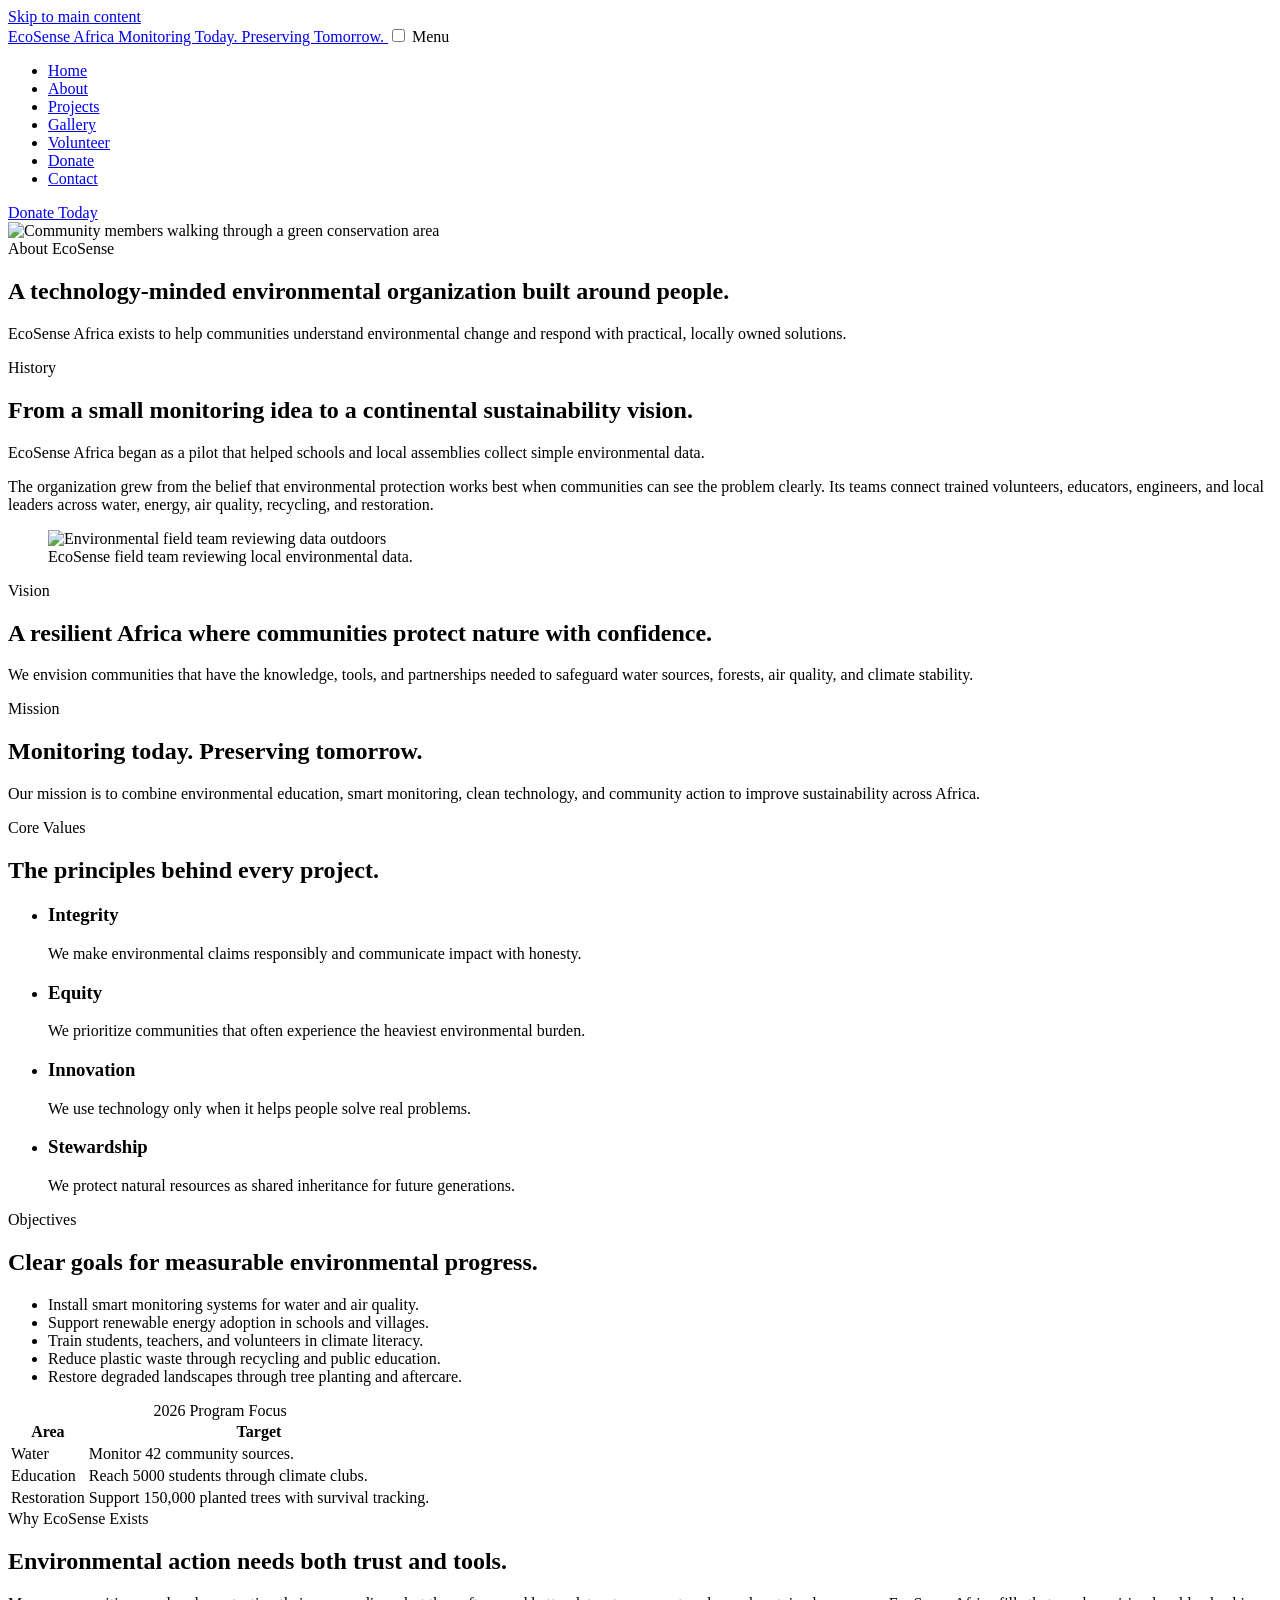
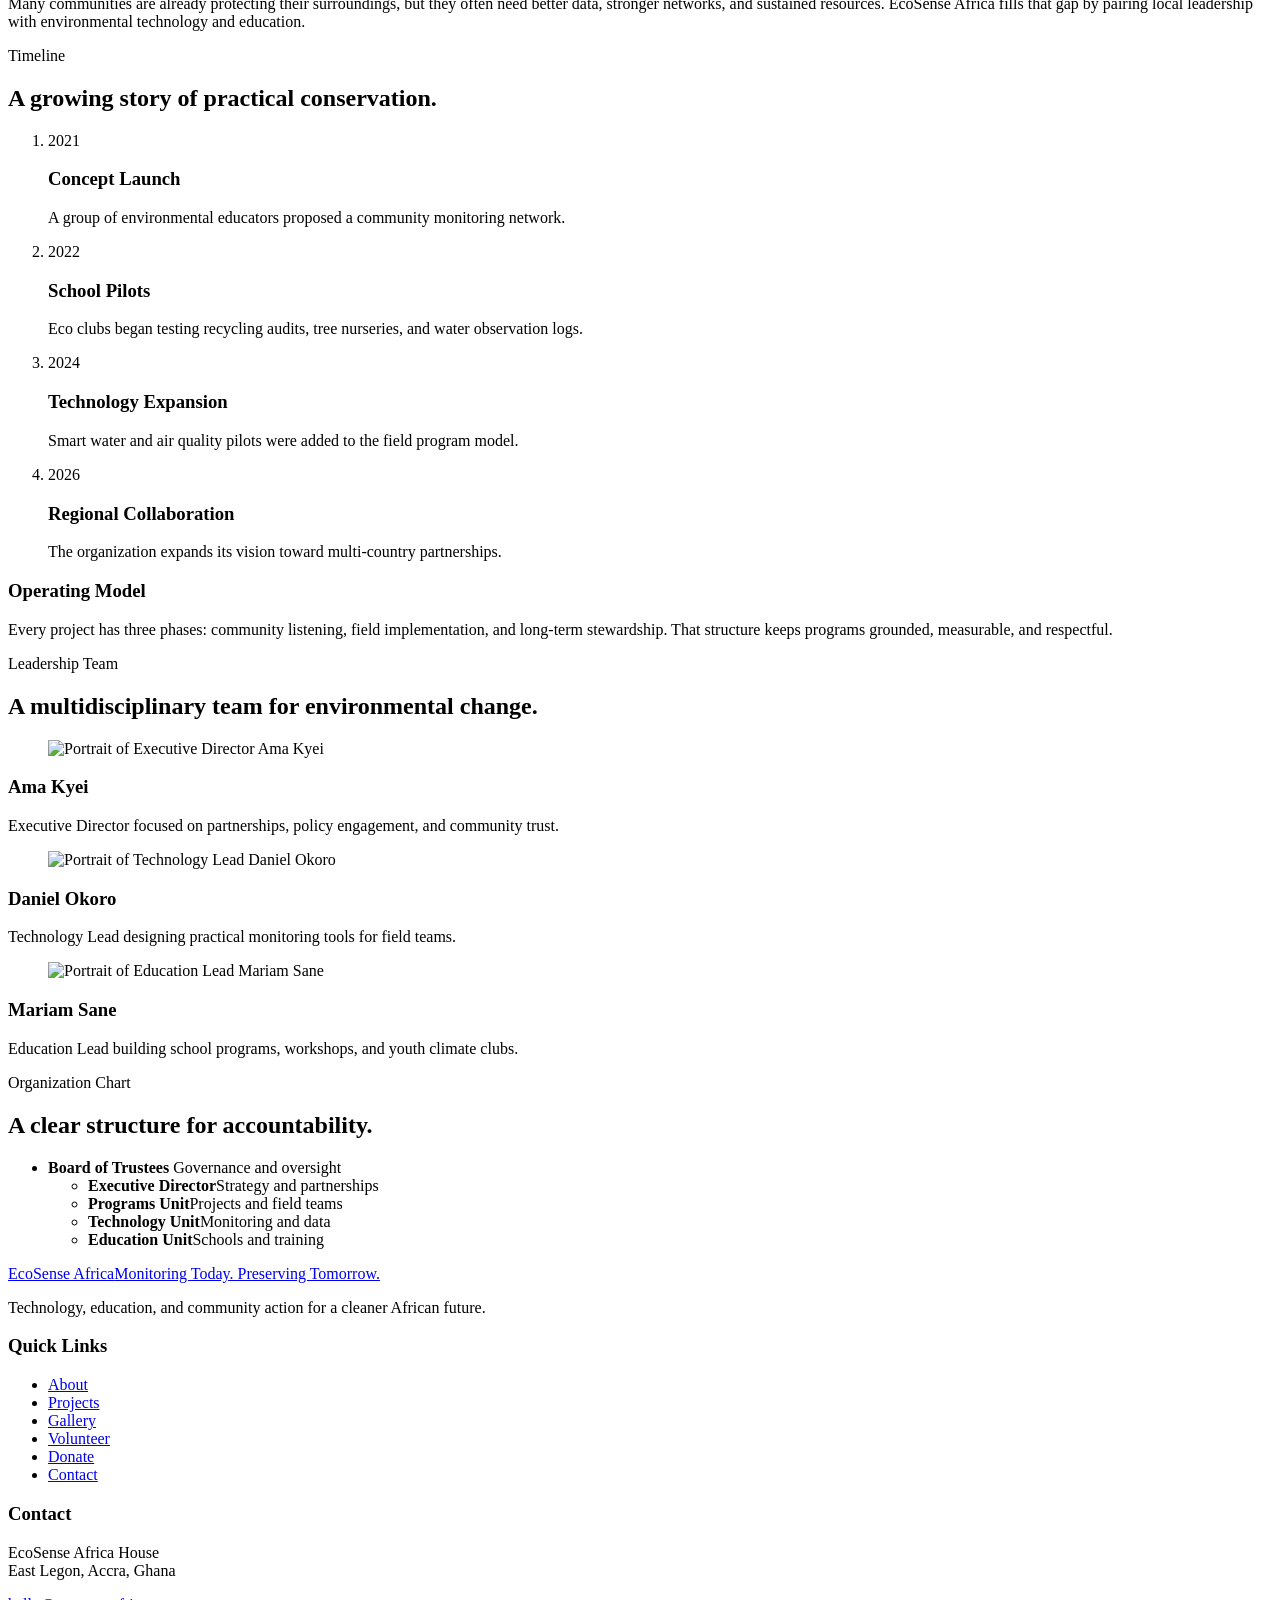
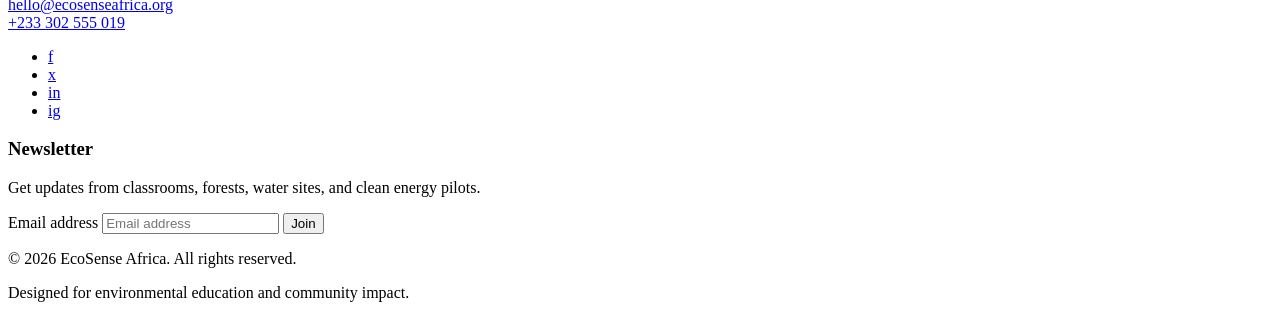
==== about.html @ 88ce887a "Add main website structure and content for EcoSense Africa, including home, projects, and volunteer " ====
<!DOCTYPE html>
<html lang="en">
<head>
  <meta charset="UTF-8">
  <meta name="viewport" content="width=device-width, initial-scale=1.0">
  <meta name="description" content="Learn about EcoSense Africa's history, mission, vision, values, leadership, and environmental objectives.">
  <title>About | EcoSense Africa</title>
  <link rel="preconnect" href="https://fonts.googleapis.com">
  <link rel="preconnect" href="https://fonts.gstatic.com" crossorigin>
  <link href="https://fonts.googleapis.com/css2?family=Inter:wght@400;500;600;700;800&family=Poppins:wght@600;700;800&display=swap" rel="stylesheet">
  <link rel="stylesheet" href="css/style.css">
  <link rel="stylesheet" href="css/responsive.css">
</head>
<body>
  <a class="skip-link" href="#main-content">Skip to main content</a>

  <header class="site-header">
    <div class="container nav-shell">
      <a class="brand" href="index.html" aria-label="EcoSense Africa home">
        <span class="logo-mark" aria-hidden="true">
          <span class="logo-mark__leaf"></span>
          <span class="logo-mark__drop"></span>
        </span>
        <span class="brand__text">
          <span class="brand__name">EcoSense Africa</span>
          <span class="brand__tagline">Monitoring Today. Preserving Tomorrow.</span>
        </span>
      </a>

      <input class="nav-toggle" type="checkbox" id="nav-toggle" aria-label="Toggle navigation">
      <label class="nav-toggle-label" for="nav-toggle">
        <span aria-hidden="true"></span>
        <span class="sr-only">Menu</span>
      </label>

      <nav class="site-nav" aria-label="Primary navigation">
        <ul class="site-nav__links">
          <li><a href="index.html">Home</a></li>
          <li><a href="about.html" aria-current="page">About</a></li>
          <li><a href="projects.html">Projects</a></li>
          <li><a href="gallery.html">Gallery</a></li>
          <li><a href="volunteer.html">Volunteer</a></li>
          <li><a href="donate.html">Donate</a></li>
          <li><a href="contact.html">Contact</a></li>
        </ul>
        <a class="button button--primary button--nav" href="donate.html">Donate Today</a>
      </nav>
    </div>
  </header>

  <main id="main-content">
    <section class="page-hero" aria-labelledby="page-title">
      <img class="page-hero__image" src="https://picsum.photos/seed/africa-community-forest/1920/900" alt="Community members walking through a green conservation area">
      <div class="container">
        <span class="eyebrow">About EcoSense</span>
        <h1 id="page-title">A technology-minded environmental organization built around people.</h1>
        <p>EcoSense Africa exists to help communities understand environmental change and respond with practical, locally owned solutions.</p>
      </div>
    </section>

    <section class="section section--light" aria-labelledby="history-title">
      <div class="container split">
        <article>
          <span class="section-kicker">History</span>
          <h2 id="history-title">From a small monitoring idea to a continental sustainability vision.</h2>
          <p class="lead">EcoSense Africa began as a pilot that helped schools and local assemblies collect simple environmental data.</p>
          <p>The organization grew from the belief that environmental protection works best when communities can see the problem clearly. Its teams connect trained volunteers, educators, engineers, and local leaders across water, energy, air quality, recycling, and restoration.</p>
        </article>
        <figure class="media-panel">
          <img src="https://picsum.photos/seed/ecosense-field-team/900/720" alt="Environmental field team reviewing data outdoors">
          <figcaption class="sr-only">EcoSense field team reviewing local environmental data.</figcaption>
        </figure>
      </div>
    </section>

    <section class="section section--soft" aria-labelledby="vision-title">
      <div class="container card-grid card-grid--two">
        <article class="card">
          <div class="card__body">
            <span class="section-kicker">Vision</span>
            <h2 id="vision-title">A resilient Africa where communities protect nature with confidence.</h2>
            <p>We envision communities that have the knowledge, tools, and partnerships needed to safeguard water sources, forests, air quality, and climate stability.</p>
          </div>
        </article>
        <article class="card">
          <div class="card__body">
            <span class="section-kicker">Mission</span>
            <h2>Monitoring today. Preserving tomorrow.</h2>
            <p>Our mission is to combine environmental education, smart monitoring, clean technology, and community action to improve sustainability across Africa.</p>
          </div>
        </article>
      </div>
    </section>

    <section class="section section--light" aria-labelledby="values-title">
      <div class="container">
        <div class="section-heading section-heading--center">
          <span class="section-kicker">Core Values</span>
          <h2 id="values-title">The principles behind every project.</h2>
        </div>
        <ul class="value-list">
          <li><h3>Integrity</h3><p>We make environmental claims responsibly and communicate impact with honesty.</p></li>
          <li><h3>Equity</h3><p>We prioritize communities that often experience the heaviest environmental burden.</p></li>
          <li><h3>Innovation</h3><p>We use technology only when it helps people solve real problems.</p></li>
          <li><h3>Stewardship</h3><p>We protect natural resources as shared inheritance for future generations.</p></li>
        </ul>
      </div>
    </section>

    <section class="section" aria-labelledby="objectives-title">
      <div class="container split split--top">
        <article>
          <span class="section-kicker">Objectives</span>
          <h2 id="objectives-title">Clear goals for measurable environmental progress.</h2>
          <ul class="check-list">
            <li>Install smart monitoring systems for water and air quality.</li>
            <li>Support renewable energy adoption in schools and villages.</li>
            <li>Train students, teachers, and volunteers in climate literacy.</li>
            <li>Reduce plastic waste through recycling and public education.</li>
            <li>Restore degraded landscapes through tree planting and aftercare.</li>
          </ul>
        </article>
        <aside>
          <table>
            <caption>2026 Program Focus</caption>
            <thead>
              <tr>
                <th scope="col">Area</th>
                <th scope="col">Target</th>
              </tr>
            </thead>
            <tbody>
              <tr>
                <td>Water</td>
                <td>Monitor 42 community sources.</td>
              </tr>
              <tr>
                <td>Education</td>
                <td>Reach 5000 students through climate clubs.</td>
              </tr>
              <tr>
                <td>Restoration</td>
                <td>Support 150,000 planted trees with survival tracking.</td>
              </tr>
            </tbody>
          </table>
        </aside>
      </div>
    </section>

    <section class="section section--dark" aria-labelledby="exists-title">
      <div class="container">
        <div class="section-heading">
          <span class="section-kicker">Why EcoSense Exists</span>
          <h2 id="exists-title">Environmental action needs both trust and tools.</h2>
          <p class="lead">Many communities are already protecting their surroundings, but they often need better data, stronger networks, and sustained resources. EcoSense Africa fills that gap by pairing local leadership with environmental technology and education.</p>
        </div>
      </div>
    </section>

    <section class="section section--light" aria-labelledby="timeline-title">
      <div class="container split split--top">
        <article>
          <span class="section-kicker">Timeline</span>
          <h2 id="timeline-title">A growing story of practical conservation.</h2>
          <ol class="timeline">
            <li><time datetime="2021">2021</time><h3>Concept Launch</h3><p>A group of environmental educators proposed a community monitoring network.</p></li>
            <li><time datetime="2022">2022</time><h3>School Pilots</h3><p>Eco clubs began testing recycling audits, tree nurseries, and water observation logs.</p></li>
            <li><time datetime="2024">2024</time><h3>Technology Expansion</h3><p>Smart water and air quality pilots were added to the field program model.</p></li>
            <li><time datetime="2026">2026</time><h3>Regional Collaboration</h3><p>The organization expands its vision toward multi-country partnerships.</p></li>
          </ol>
        </article>
        <aside class="impact-note">
          <h3>Operating Model</h3>
          <p>Every project has three phases: community listening, field implementation, and long-term stewardship. That structure keeps programs grounded, measurable, and respectful.</p>
        </aside>
      </div>
    </section>

    <section class="section section--soft" aria-labelledby="leadership-title">
      <div class="container">
        <div class="section-heading section-heading--center">
          <span class="section-kicker">Leadership Team</span>
          <h2 id="leadership-title">A multidisciplinary team for environmental change.</h2>
        </div>
        <div class="card-grid">
          <article class="card leadership-card">
            <figure class="card__image">
              <img src="https://picsum.photos/seed/ecosense-director/600/600" alt="Portrait of Executive Director Ama Kyei">
            </figure>
            <div class="card__body">
              <h3>Ama Kyei</h3>
              <p>Executive Director focused on partnerships, policy engagement, and community trust.</p>
            </div>
          </article>
          <article class="card leadership-card">
            <figure class="card__image">
              <img src="https://picsum.photos/seed/ecosense-tech-lead/600/600" alt="Portrait of Technology Lead Daniel Okoro">
            </figure>
            <div class="card__body">
              <h3>Daniel Okoro</h3>
              <p>Technology Lead designing practical monitoring tools for field teams.</p>
            </div>
          </article>
          <article class="card leadership-card">
            <figure class="card__image">
              <img src="https://picsum.photos/seed/ecosense-education-lead/600/600" alt="Portrait of Education Lead Mariam Sane">
            </figure>
            <div class="card__body">
              <h3>Mariam Sane</h3>
              <p>Education Lead building school programs, workshops, and youth climate clubs.</p>
            </div>
          </article>
        </div>
      </div>
    </section>

    <section class="section section--light" aria-labelledby="chart-title">
      <div class="container">
        <div class="section-heading">
          <span class="section-kicker">Organization Chart</span>
          <h2 id="chart-title">A clear structure for accountability.</h2>
        </div>
        <nav class="org-chart" aria-label="EcoSense Africa organization chart">
          <ul>
            <li>
              <strong>Board of Trustees</strong>
              <span>Governance and oversight</span>
              <ul>
                <li><strong>Executive Director</strong><span>Strategy and partnerships</span></li>
                <li><strong>Programs Unit</strong><span>Projects and field teams</span></li>
                <li><strong>Technology Unit</strong><span>Monitoring and data</span></li>
                <li><strong>Education Unit</strong><span>Schools and training</span></li>
              </ul>
            </li>
          </ul>
        </nav>
      </div>
    </section>
  </main>

  <footer class="site-footer">
    <div class="container footer-main">
      <section aria-labelledby="footer-brand-title">
        <a class="brand" href="index.html" aria-label="EcoSense Africa home">
          <span class="logo-mark" aria-hidden="true"><span class="logo-mark__leaf"></span><span class="logo-mark__drop"></span></span>
          <span class="brand__text"><span class="brand__name" id="footer-brand-title">EcoSense Africa</span><span class="brand__tagline">Monitoring Today. Preserving Tomorrow.</span></span>
        </a>
        <p>Technology, education, and community action for a cleaner African future.</p>
      </section>
      <nav aria-label="Footer quick links">
        <h3>Quick Links</h3>
        <ul class="footer-links">
          <li><a href="about.html">About</a></li>
          <li><a href="projects.html">Projects</a></li>
          <li><a href="gallery.html">Gallery</a></li>
          <li><a href="volunteer.html">Volunteer</a></li>
          <li><a href="donate.html">Donate</a></li>
          <li><a href="contact.html">Contact</a></li>
        </ul>
      </nav>
      <section aria-labelledby="footer-contact-title">
        <h3 id="footer-contact-title">Contact</h3>
        <p>EcoSense Africa House<br>East Legon, Accra, Ghana</p>
        <p><a href="mailto:hello@ecosenseafrica.org">hello@ecosenseafrica.org</a><br><a href="tel:+233302555019">+233 302 555 019</a></p>
        <ul class="social-list" aria-label="Social media links">
          <li><a href="#" aria-label="Facebook">f</a></li>
          <li><a href="#" aria-label="X">x</a></li>
          <li><a href="#" aria-label="LinkedIn">in</a></li>
          <li><a href="#" aria-label="Instagram">ig</a></li>
        </ul>
      </section>
      <section aria-labelledby="footer-newsletter-title">
        <h3 id="footer-newsletter-title">Newsletter</h3>
        <p>Get updates from classrooms, forests, water sites, and clean energy pilots.</p>
        <form class="form-inline" action="#" method="post" aria-label="Footer newsletter signup">
          <label class="sr-only" for="footer-email">Email address</label>
          <input id="footer-email" name="email" type="email" placeholder="Email address">
          <button class="button button--primary" type="submit">Join</button>
        </form>
      </section>
    </div>
    <div class="container footer-bottom">
      <p>&copy; 2026 EcoSense Africa. All rights reserved.</p>
      <p>Designed for environmental education and community impact.</p>
    </div>
  </footer>
</body>
</html>
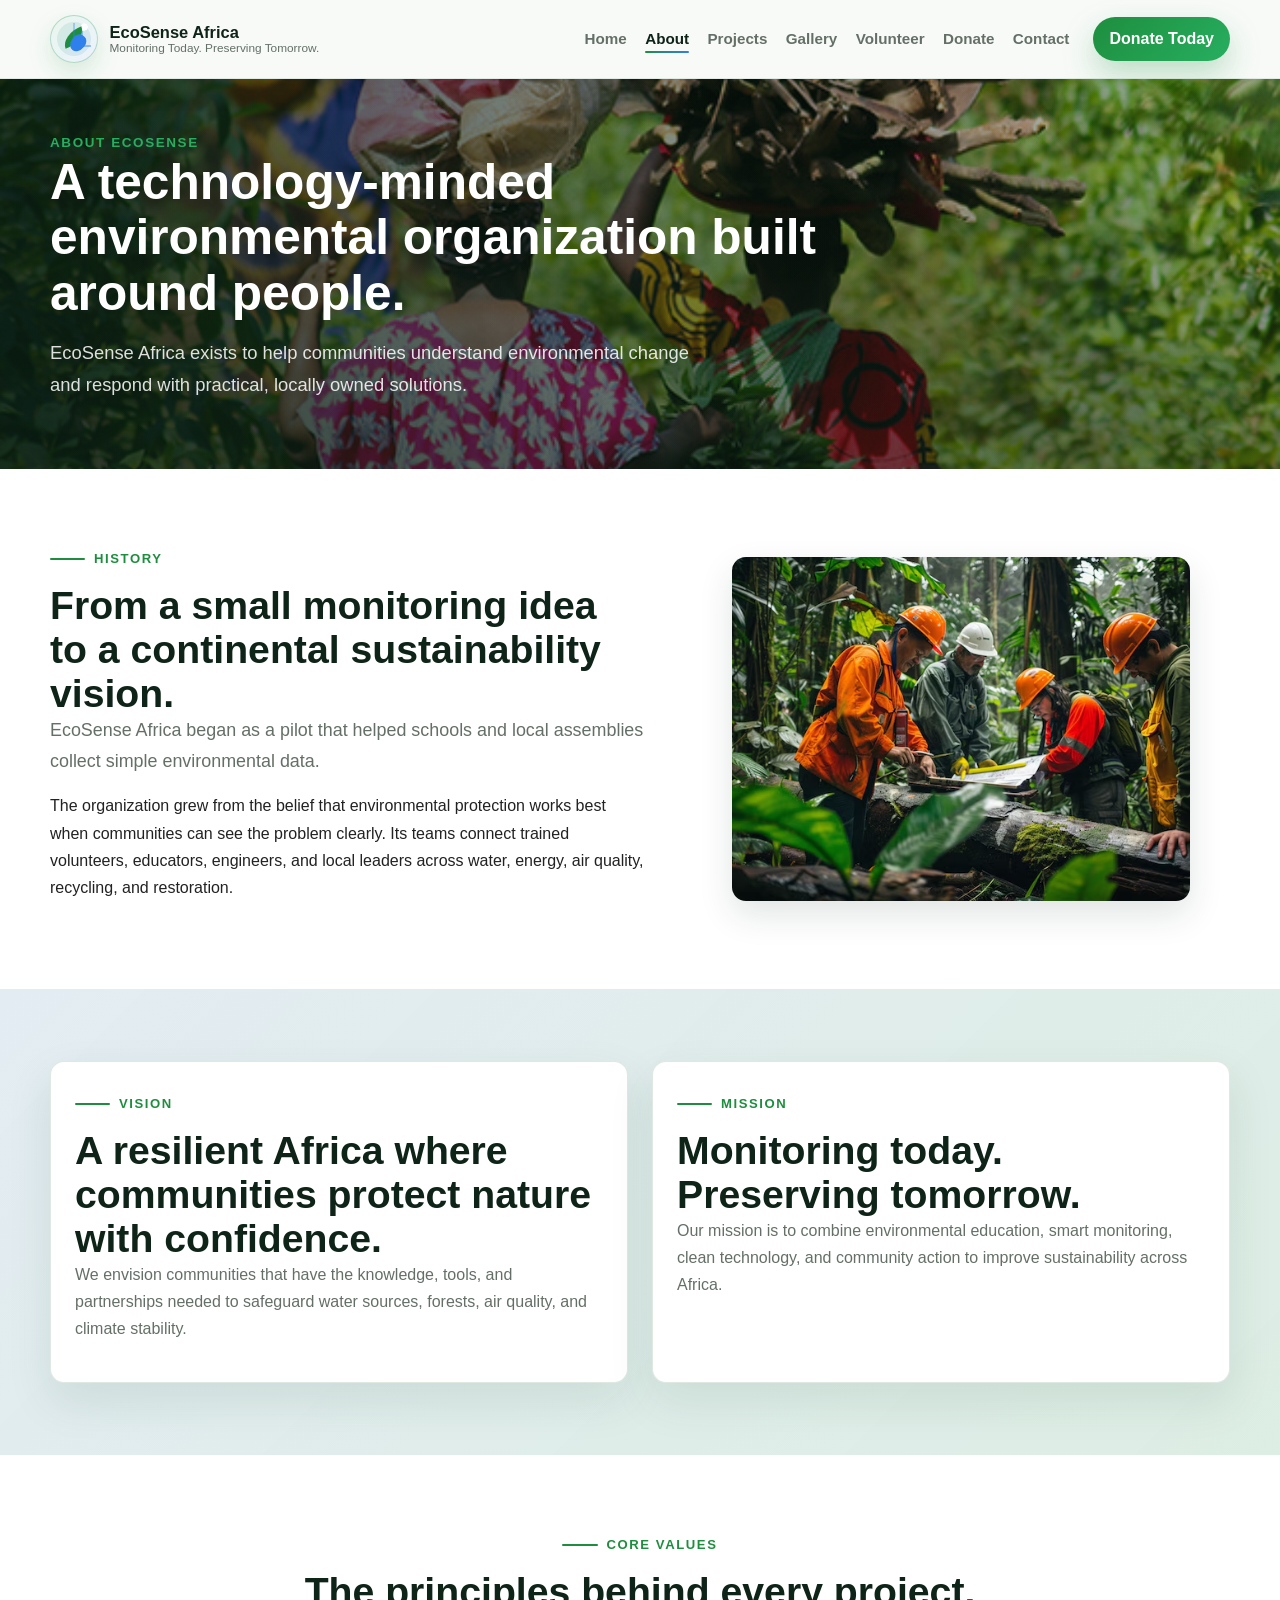
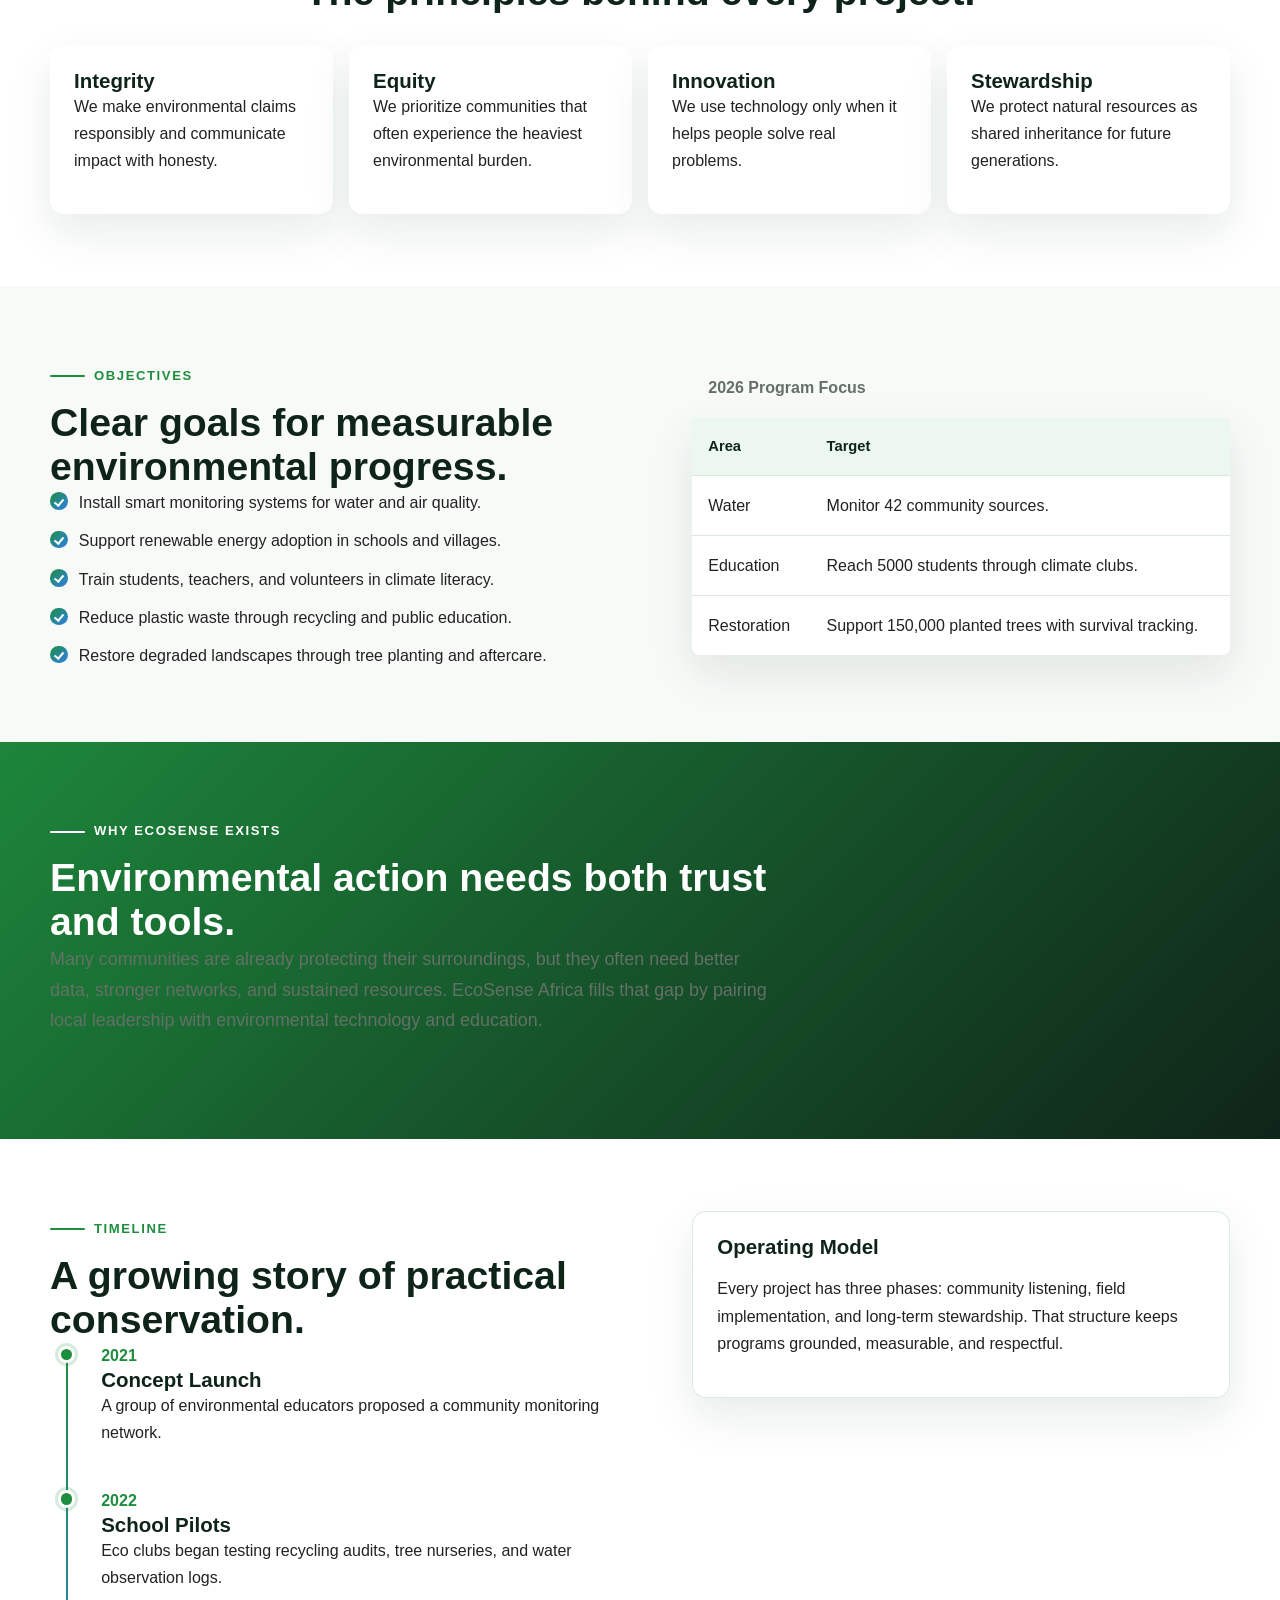
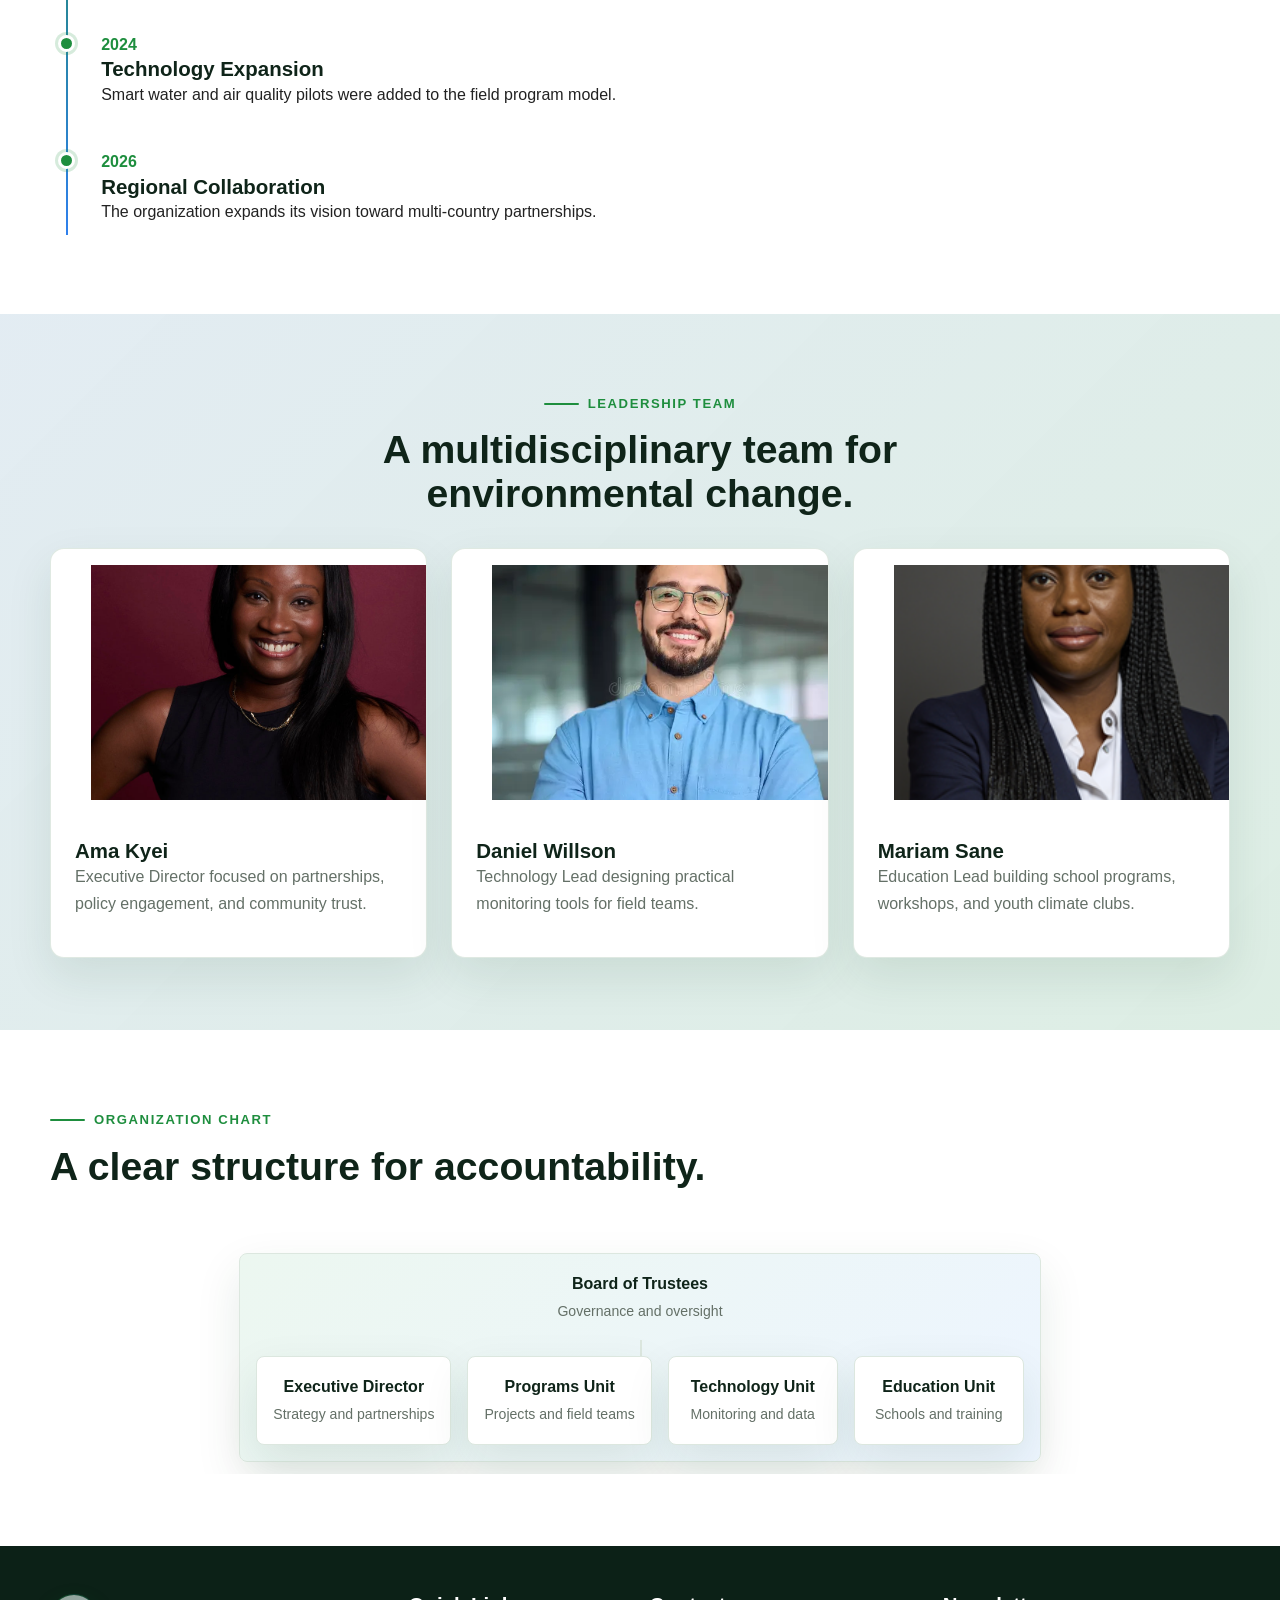
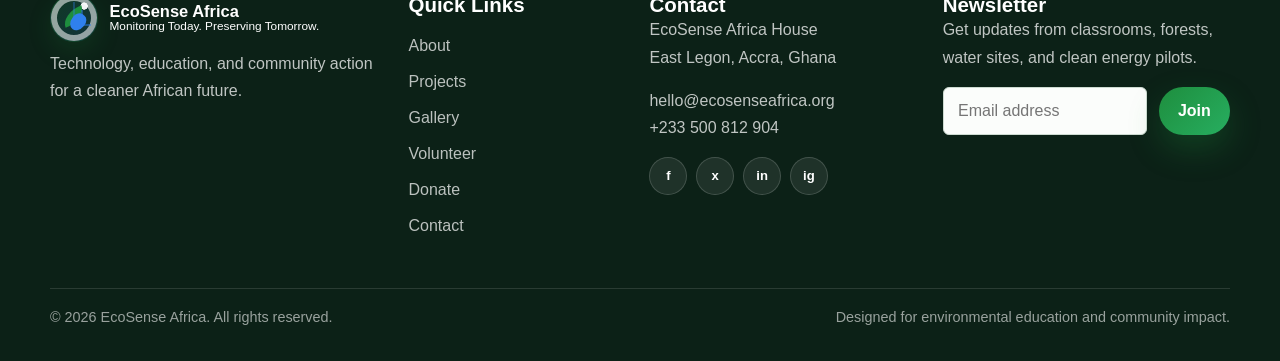
==== commit 58afd460: "checkout the changes" ====
--- a/about.html
+++ b/about.html
@@ -50,7 +50,7 @@
 
   <main id="main-content">
     <section class="page-hero" aria-labelledby="page-title">
-      <img class="page-hero__image" src="https://picsum.photos/seed/africa-community-forest/1920/900" alt="Community members walking through a green conservation area">
+      <img class="page-hero__image" src="about1.jpg" alt="Community members walking through a green conservation area">
       <div class="container">
         <span class="eyebrow">About EcoSense</span>
         <h1 id="page-title">A technology-minded environmental organization built around people.</h1>
@@ -67,7 +67,7 @@
           <p>The organization grew from the belief that environmental protection works best when communities can see the problem clearly. Its teams connect trained volunteers, educators, engineers, and local leaders across water, energy, air quality, recycling, and restoration.</p>
         </article>
         <figure class="media-panel">
-          <img src="https://picsum.photos/seed/ecosense-field-team/900/720" alt="Environmental field team reviewing data outdoors">
+          <img src="data.avif" alt="Environmental field team reviewing data outdoors">
           <figcaption class="sr-only">EcoSense field team reviewing local environmental data.</figcaption>
         </figure>
       </div>
@@ -186,7 +186,7 @@
         <div class="card-grid">
           <article class="card leadership-card">
             <figure class="card__image">
-              <img src="https://picsum.photos/seed/ecosense-director/600/600" alt="Portrait of Executive Director Ama Kyei">
+              <img src="ama.jfif" alt="Portrait of Executive Director Ama Kyei">
             </figure>
             <div class="card__body">
               <h3>Ama Kyei</h3>
@@ -195,16 +195,16 @@
           </article>
           <article class="card leadership-card">
             <figure class="card__image">
-              <img src="https://picsum.photos/seed/ecosense-tech-lead/600/600" alt="Portrait of Technology Lead Daniel Okoro">
+              <img src="daniel.webp" alt="Portrait of Technology Lead Daniel willson">
             </figure>
             <div class="card__body">
-              <h3>Daniel Okoro</h3>
+              <h3>Daniel Willson</h3>
               <p>Technology Lead designing practical monitoring tools for field teams.</p>
             </div>
           </article>
           <article class="card leadership-card">
             <figure class="card__image">
-              <img src="https://picsum.photos/seed/ecosense-education-lead/600/600" alt="Portrait of Education Lead Mariam Sane">
+              <img src="mariam.jfif" alt="Portrait of Education Lead Mariam Sane">
             </figure>
             <div class="card__body">
               <h3>Mariam Sane</h3>
@@ -262,7 +262,7 @@
       <section aria-labelledby="footer-contact-title">
         <h3 id="footer-contact-title">Contact</h3>
         <p>EcoSense Africa House<br>East Legon, Accra, Ghana</p>
-        <p><a href="mailto:hello@ecosenseafrica.org">hello@ecosenseafrica.org</a><br><a href="tel:+233302555019">+233 302 555 019</a></p>
+        <p><a href="mailto:hello@ecosenseafrica.org">hello@ecosenseafrica.org</a><br><a href="tel:+233500812904">+233 500 812 904</a></p>
         <ul class="social-list" aria-label="Social media links">
           <li><a href="#" aria-label="Facebook">f</a></li>
           <li><a href="#" aria-label="X">x</a></li>
--- a/css/style.css
+++ b/css/style.css
@@ -0,0 +1,1361 @@
+/* EcoSense Africa main styles */
+:root {
+  --color-green: #1e8e3e;
+  --color-blue: #2f80ed;
+  --color-accent: #27ae60;
+  --color-bg: #f8faf8;
+  --color-text: #222222;
+  --color-gray: #f2f5f3;
+  --color-white: #ffffff;
+  --color-muted: #647067;
+  --color-ink: #0f2419;
+  --color-earth: #b7791f;
+  --color-coral: #d96c4a;
+  --color-line: #dce7df;
+  --shadow-soft: 0 18px 45px rgba(20, 65, 42, 0.10);
+  --shadow-card: 0 14px 34px rgba(18, 42, 32, 0.12);
+  --shadow-hover: 0 24px 54px rgba(18, 42, 32, 0.18);
+  --radius-xs: 6px;
+  --radius-sm: 8px;
+  --radius-md: 14px;
+  --radius-lg: 24px;
+  --max-width: 1180px;
+  --nav-height: 78px;
+  --space-1: 0.5rem;
+  --space-2: 0.75rem;
+  --space-3: 1rem;
+  --space-4: 1.5rem;
+  --space-5: 2rem;
+  --space-6: 3rem;
+  --space-7: 4.5rem;
+}
+
+*,
+*::before,
+*::after {
+  box-sizing: border-box;
+}
+
+html {
+  scroll-behavior: smooth;
+}
+
+body {
+  margin: 0;
+  background: var(--color-bg);
+  color: var(--color-text);
+  font-family: "Inter", Arial, sans-serif;
+  font-size: 1rem;
+  line-height: 1.7;
+}
+
+img {
+  display: block;
+  max-width: 100%;
+  height: auto;
+}
+
+a {
+  color: inherit;
+  text-decoration: none;
+}
+
+button,
+input,
+select,
+textarea {
+  font: inherit;
+}
+
+ul,
+ol {
+  margin-top: 0;
+}
+
+p {
+  margin: 0 0 var(--space-3);
+}
+
+h1,
+h2,
+h3,
+h4 {
+  margin: 0;
+  color: var(--color-ink);
+  font-family: "Poppins", Arial, sans-serif;
+  font-weight: 700;
+  line-height: 1.12;
+  letter-spacing: 0;
+}
+
+h1 {
+  font-size: 4rem;
+}
+
+h2 {
+  font-size: 2.45rem;
+}
+
+h3 {
+  font-size: 1.28rem;
+}
+
+h4 {
+  font-size: 1rem;
+}
+
+table {
+  width: 100%;
+  border-collapse: collapse;
+  overflow: hidden;
+  background: var(--color-white);
+  border-radius: var(--radius-sm);
+  box-shadow: var(--shadow-soft);
+}
+
+caption {
+  padding: var(--space-3);
+  color: var(--color-muted);
+  text-align: left;
+  font-weight: 700;
+}
+
+th,
+td {
+  padding: 1rem;
+  border-bottom: 1px solid var(--color-line);
+  text-align: left;
+  vertical-align: top;
+}
+
+th {
+  color: var(--color-ink);
+  background: #ecf7f0;
+  font-family: "Poppins", Arial, sans-serif;
+  font-size: 0.92rem;
+}
+
+tr:last-child td {
+  border-bottom: 0;
+}
+
+.skip-link {
+  position: absolute;
+  left: 1rem;
+  top: 1rem;
+  z-index: 20;
+  transform: translateY(-160%);
+  padding: 0.7rem 1rem;
+  background: var(--color-ink);
+  color: var(--color-white);
+  border-radius: var(--radius-xs);
+  transition: transform 180ms ease;
+}
+
+.skip-link:focus {
+  transform: translateY(0);
+}
+
+.container {
+  width: min(calc(100% - 2rem), var(--max-width));
+  margin-inline: auto;
+}
+
+.section {
+  padding: var(--space-7) 0;
+}
+
+.section--light {
+  background: var(--color-white);
+}
+
+.section--soft {
+  background:
+    linear-gradient(135deg, rgba(47, 128, 237, 0.08), rgba(39, 174, 96, 0.10)),
+    var(--color-gray);
+}
+
+.section--dark {
+  background:
+    linear-gradient(135deg, rgba(30, 142, 62, 0.92), rgba(15, 36, 25, 0.95)),
+    var(--color-ink);
+  color: rgba(255, 255, 255, 0.86);
+}
+
+.section--dark h2,
+.section--dark h3,
+.section--dark .section-kicker {
+  color: var(--color-white);
+}
+
+.section-heading {
+  max-width: 720px;
+  margin-bottom: var(--space-5);
+}
+
+.section-heading--center {
+  margin-inline: auto;
+  text-align: center;
+}
+
+.section-kicker {
+  display: inline-flex;
+  align-items: center;
+  gap: 0.55rem;
+  margin-bottom: 0.85rem;
+  color: var(--color-green);
+  font-family: "Poppins", Arial, sans-serif;
+  font-size: 0.82rem;
+  font-weight: 700;
+  letter-spacing: 0.12em;
+  text-transform: uppercase;
+}
+
+.section-kicker::before {
+  width: 2.2rem;
+  height: 2px;
+  background: currentColor;
+  border-radius: 999px;
+  content: "";
+}
+
+.lead {
+  color: var(--color-muted);
+  font-size: 1.12rem;
+}
+
+.eyebrow {
+  color: var(--color-accent);
+  font-family: "Poppins", Arial, sans-serif;
+  font-size: 0.84rem;
+  font-weight: 700;
+  letter-spacing: 0.12em;
+  text-transform: uppercase;
+}
+
+.site-header {
+  position: sticky;
+  top: 0;
+  z-index: 15;
+  min-height: var(--nav-height);
+  border-bottom: 1px solid rgba(220, 231, 223, 0.82);
+  background: rgba(248, 250, 248, 0.88);
+  backdrop-filter: blur(18px);
+  box-shadow: 0 10px 30px rgba(18, 42, 32, 0.06);
+}
+
+.nav-shell {
+  display: flex;
+  align-items: center;
+  justify-content: space-between;
+  min-height: var(--nav-height);
+  gap: var(--space-4);
+}
+
+.brand {
+  display: inline-flex;
+  align-items: center;
+  gap: 0.72rem;
+  flex-shrink: 0;
+}
+
+.logo-mark {
+  position: relative;
+  display: inline-grid;
+  place-items: center;
+  width: 48px;
+  height: 48px;
+  overflow: hidden;
+  border: 1px solid rgba(30, 142, 62, 0.18);
+  border-radius: 50%;
+  background:
+    radial-gradient(circle at 72% 24%, rgba(255, 255, 255, 0.95) 0 7%, transparent 8%),
+    linear-gradient(135deg, rgba(39, 174, 96, 0.18), rgba(47, 128, 237, 0.18));
+  box-shadow: inset 0 0 0 6px rgba(255, 255, 255, 0.55), 0 10px 24px rgba(30, 142, 62, 0.16);
+}
+
+.logo-mark::before,
+.logo-mark::after {
+  position: absolute;
+  background: rgba(47, 128, 237, 0.45);
+  content: "";
+}
+
+.logo-mark::before {
+  width: 19px;
+  height: 2px;
+  right: 6px;
+  bottom: 15px;
+}
+
+.logo-mark::after {
+  width: 2px;
+  height: 16px;
+  right: 14px;
+  bottom: 15px;
+  box-shadow: -8px -8px 0 rgba(47, 128, 237, 0.32);
+}
+
+.logo-mark__leaf {
+  position: absolute;
+  left: 11px;
+  top: 14px;
+  width: 23px;
+  height: 15px;
+  border-radius: 100% 0 100% 0;
+  background: var(--color-green);
+  transform: rotate(-22deg);
+}
+
+.logo-mark__drop {
+  position: absolute;
+  right: 12px;
+  bottom: 10px;
+  width: 14px;
+  height: 18px;
+  border-radius: 50% 50% 60% 60%;
+  background: var(--color-blue);
+  transform: rotate(38deg);
+}
+
+.brand__text {
+  display: grid;
+  line-height: 1.1;
+}
+
+.brand__name {
+  color: var(--color-ink);
+  font-family: "Poppins", Arial, sans-serif;
+  font-size: 1.03rem;
+  font-weight: 800;
+}
+
+.brand__tagline {
+  color: var(--color-muted);
+  font-size: 0.74rem;
+}
+
+.nav-toggle {
+  position: absolute;
+  width: 1px;
+  height: 1px;
+  opacity: 0;
+  pointer-events: none;
+}
+
+.nav-toggle-label {
+  display: none;
+  width: 44px;
+  height: 44px;
+  align-items: center;
+  justify-content: center;
+  border: 1px solid var(--color-line);
+  border-radius: var(--radius-xs);
+  background: var(--color-white);
+  cursor: pointer;
+}
+
+.nav-toggle-label span,
+.nav-toggle-label span::before,
+.nav-toggle-label span::after {
+  display: block;
+  width: 20px;
+  height: 2px;
+  border-radius: 999px;
+  background: var(--color-ink);
+  transition: transform 220ms ease, opacity 220ms ease;
+  content: "";
+}
+
+.nav-toggle-label span::before {
+  transform: translateY(-7px);
+}
+
+.nav-toggle-label span::after {
+  transform: translateY(5px);
+}
+
+.nav-toggle:focus-visible + .nav-toggle-label {
+  outline: 3px solid rgba(47, 128, 237, 0.35);
+  outline-offset: 3px;
+}
+
+.site-nav {
+  display: flex;
+  align-items: center;
+  gap: var(--space-4);
+}
+
+.site-nav__links {
+  display: flex;
+  align-items: center;
+  gap: 1.15rem;
+  margin: 0;
+  padding: 0;
+  list-style: none;
+}
+
+.site-nav__links a {
+  position: relative;
+  display: inline-flex;
+  align-items: center;
+  min-height: 44px;
+  color: var(--color-muted);
+  font-size: 0.95rem;
+  font-weight: 700;
+  transition: color 180ms ease;
+}
+
+.site-nav__links a::after {
+  position: absolute;
+  left: 0;
+  bottom: 8px;
+  width: 100%;
+  height: 2px;
+  background: linear-gradient(90deg, var(--color-green), var(--color-blue));
+  border-radius: 999px;
+  transform: scaleX(0);
+  transform-origin: right;
+  transition: transform 220ms ease;
+  content: "";
+}
+
+.site-nav__links a:hover,
+.site-nav__links a:focus-visible,
+.site-nav__links a[aria-current="page"] {
+  color: var(--color-ink);
+}
+
+.site-nav__links a:hover::after,
+.site-nav__links a:focus-visible::after,
+.site-nav__links a[aria-current="page"]::after {
+  transform: scaleX(1);
+  transform-origin: left;
+}
+
+.button {
+  display: inline-flex;
+  align-items: center;
+  justify-content: center;
+  gap: 0.55rem;
+  min-height: 46px;
+  padding: 0.82rem 1.2rem;
+  border: 0;
+  border-radius: 999px;
+  color: var(--color-ink);
+  font-weight: 800;
+  line-height: 1.1;
+  cursor: pointer;
+  transition: transform 180ms ease, box-shadow 180ms ease, background 180ms ease, color 180ms ease;
+}
+
+.button:hover,
+.button:focus-visible {
+  transform: translateY(-2px);
+}
+
+.button--primary {
+  background: linear-gradient(135deg, var(--color-green), var(--color-accent));
+  color: var(--color-white);
+  box-shadow: 0 14px 32px rgba(30, 142, 62, 0.28);
+}
+
+.button--primary:hover,
+.button--primary:focus-visible {
+  box-shadow: 0 20px 40px rgba(30, 142, 62, 0.32);
+}
+
+.button--secondary {
+  border: 1px solid rgba(255, 255, 255, 0.45);
+  background: rgba(255, 255, 255, 0.14);
+  color: var(--color-white);
+  backdrop-filter: blur(12px);
+}
+
+.button--outline {
+  border: 1px solid var(--color-line);
+  background: var(--color-white);
+  color: var(--color-ink);
+}
+
+.button--nav {
+  min-height: 42px;
+  padding-inline: 1rem;
+}
+
+.hero {
+  position: relative;
+  display: grid;
+  min-height: 690px;
+  overflow: hidden;
+  background: var(--color-ink);
+  color: var(--color-white);
+}
+
+.hero__image,
+.page-hero__image {
+  position: absolute;
+  inset: 0;
+  width: 100%;
+  height: 100%;
+  object-fit: cover;
+}
+
+.hero::before,
+.page-hero::before {
+  position: absolute;
+  inset: 0;
+  z-index: 1;
+  background:
+    linear-gradient(90deg, rgba(8, 26, 17, 0.82), rgba(8, 26, 17, 0.45), rgba(8, 26, 17, 0.24)),
+    linear-gradient(0deg, rgba(8, 26, 17, 0.38), rgba(8, 26, 17, 0.05));
+  content: "";
+}
+
+.hero__content {
+  position: relative;
+  z-index: 2;
+  display: grid;
+  align-content: center;
+  max-width: 760px;
+  min-height: inherit;
+  padding: var(--space-7) 0;
+  animation: fade-up 700ms ease both;
+}
+
+.hero h1 {
+  margin: 0.45rem 0 var(--space-3);
+  color: var(--color-white);
+  text-wrap: balance;
+}
+
+.hero__mission {
+  max-width: 650px;
+  color: rgba(255, 255, 255, 0.88);
+  font-size: 1.2rem;
+}
+
+.hero__actions {
+  display: flex;
+  flex-wrap: wrap;
+  gap: var(--space-3);
+  margin-top: var(--space-4);
+}
+
+.hero__badge-row {
+  display: flex;
+  flex-wrap: wrap;
+  gap: 0.7rem;
+  margin-top: var(--space-5);
+}
+
+.hero__badge {
+  padding: 0.52rem 0.8rem;
+  border: 1px solid rgba(255, 255, 255, 0.24);
+  border-radius: 999px;
+  background: rgba(255, 255, 255, 0.12);
+  color: rgba(255, 255, 255, 0.86);
+  font-size: 0.88rem;
+  backdrop-filter: blur(10px);
+}
+
+.page-hero {
+  position: relative;
+  display: grid;
+  min-height: 390px;
+  overflow: hidden;
+  background: var(--color-ink);
+}
+
+.page-hero .container {
+  position: relative;
+  z-index: 2;
+  display: grid;
+  align-content: center;
+  padding: var(--space-6) 0;
+}
+
+.page-hero h1 {
+  max-width: 780px;
+  color: var(--color-white);
+  font-size: 3.1rem;
+}
+
+.page-hero p {
+  max-width: 660px;
+  margin-top: var(--space-3);
+  color: rgba(255, 255, 255, 0.86);
+  font-size: 1.15rem;
+}
+
+.split {
+  display: grid;
+  grid-template-columns: minmax(0, 1.05fr) minmax(300px, 0.95fr);
+  align-items: center;
+  gap: var(--space-6);
+}
+
+.split > *,
+.project-layout > *,
+.contact-grid > *,
+.newsletter-band > * {
+  min-width: 0;
+}
+
+.split--top {
+  align-items: start;
+}
+
+.media-panel {
+  overflow: hidden;
+  border-radius: var(--radius-md);
+  box-shadow: var(--shadow-card);
+}
+
+.media-panel img {
+  width: 100%;
+  aspect-ratio: 4 / 3;
+  object-fit: cover;
+  transition: transform 360ms ease;
+}
+
+.media-panel:hover img {
+  transform: scale(1.04);
+}
+
+.impact-note {
+  padding: var(--space-4);
+  border: 1px solid rgba(30, 142, 62, 0.16);
+  border-radius: var(--radius-md);
+  background: rgba(255, 255, 255, 0.74);
+  box-shadow: var(--shadow-soft);
+}
+
+.impact-note h3 {
+  margin-bottom: var(--space-3);
+}
+
+.check-list {
+  display: grid;
+  gap: 0.7rem;
+  margin: 0;
+  padding: 0;
+  list-style: none;
+}
+
+.check-list li {
+  position: relative;
+  padding-left: 1.8rem;
+}
+
+.check-list li::before {
+  position: absolute;
+  left: 0;
+  top: 0.22rem;
+  display: grid;
+  place-items: center;
+  width: 1.1rem;
+  height: 1.1rem;
+  border-radius: 50%;
+  background: linear-gradient(135deg, var(--color-green), var(--color-blue));
+  content: "";
+}
+
+.check-list li::after {
+  position: absolute;
+  left: 0.39rem;
+  top: 0.48rem;
+  width: 0.35rem;
+  height: 0.58rem;
+  border-right: 2px solid var(--color-white);
+  border-bottom: 2px solid var(--color-white);
+  transform: rotate(40deg);
+  content: "";
+}
+
+.card-grid {
+  display: grid;
+  grid-template-columns: repeat(3, minmax(0, 1fr));
+  gap: var(--space-4);
+}
+
+.card-grid--two {
+  grid-template-columns: repeat(2, minmax(0, 1fr));
+}
+
+.card-grid--four {
+  grid-template-columns: repeat(4, minmax(0, 1fr));
+}
+
+.card {
+  overflow: hidden;
+  border: 1px solid rgba(220, 231, 223, 0.9);
+  border-radius: var(--radius-md);
+  background: var(--color-white);
+  box-shadow: var(--shadow-soft);
+  transition: transform 220ms ease, box-shadow 220ms ease, border-color 220ms ease;
+  animation: fade-up 560ms ease both;
+}
+
+.card:hover {
+  transform: translateY(-7px);
+  border-color: rgba(39, 174, 96, 0.38);
+  box-shadow: var(--shadow-hover);
+}
+
+.card__image {
+  width: 100%;
+  aspect-ratio: 16 / 10;
+  overflow: hidden;
+  background: var(--color-gray);
+}
+
+.card__image img {
+  width: 100%;
+  height: 100%;
+  object-fit: cover;
+  transition: transform 360ms ease;
+}
+
+.card:hover .card__image img {
+  transform: scale(1.05);
+}
+
+.card__body {
+  padding: var(--space-4);
+}
+
+.card__body p {
+  color: var(--color-muted);
+}
+
+.meta-list {
+  display: grid;
+  gap: 0.65rem;
+  margin: var(--space-3) 0 0;
+}
+
+.meta-list div {
+  display: grid;
+  grid-template-columns: 96px 1fr;
+  gap: 0.75rem;
+  padding-top: 0.65rem;
+  border-top: 1px solid var(--color-line);
+}
+
+.meta-list dt {
+  color: var(--color-ink);
+  font-weight: 800;
+}
+
+.meta-list dd {
+  margin: 0;
+  color: var(--color-muted);
+}
+
+.pill {
+  display: inline-flex;
+  align-items: center;
+  width: fit-content;
+  min-height: 30px;
+  padding: 0.35rem 0.72rem;
+  border-radius: 999px;
+  background: #e9f7ee;
+  color: var(--color-green);
+  font-size: 0.82rem;
+  font-weight: 800;
+}
+
+.metric-grid {
+  display: grid;
+  grid-template-columns: repeat(6, minmax(0, 1fr));
+  gap: var(--space-3);
+}
+
+.metric-card {
+  position: relative;
+  min-height: 155px;
+  overflow: hidden;
+  padding: var(--space-4);
+  border: 1px solid rgba(255, 255, 255, 0.20);
+  border-radius: var(--radius-md);
+  background: rgba(255, 255, 255, 0.12);
+  box-shadow: 0 18px 36px rgba(0, 0, 0, 0.10);
+  backdrop-filter: blur(12px);
+}
+
+.metric-card::after {
+  position: absolute;
+  right: -30px;
+  bottom: -34px;
+  width: 92px;
+  height: 92px;
+  border: 1px solid rgba(255, 255, 255, 0.22);
+  border-radius: 50%;
+  content: "";
+}
+
+.metric-card strong {
+  display: block;
+  color: var(--color-white);
+  font-family: "Poppins", Arial, sans-serif;
+  font-size: 2rem;
+  line-height: 1;
+}
+
+.metric-card span {
+  display: block;
+  margin-top: 0.55rem;
+  color: rgba(255, 255, 255, 0.78);
+  font-weight: 700;
+}
+
+.feature-card {
+  min-height: 250px;
+  padding: var(--space-4);
+}
+
+.feature-card__icon {
+  display: grid;
+  place-items: center;
+  width: 52px;
+  height: 52px;
+  margin-bottom: var(--space-4);
+  border-radius: 50%;
+  background:
+    radial-gradient(circle at 30% 30%, rgba(255, 255, 255, 0.85), transparent 28%),
+    linear-gradient(135deg, rgba(30, 142, 62, 0.20), rgba(47, 128, 237, 0.20));
+  color: var(--color-green);
+  font-family: "Poppins", Arial, sans-serif;
+  font-weight: 800;
+}
+
+.testimonial {
+  display: grid;
+  gap: var(--space-3);
+  min-height: 300px;
+  padding: var(--space-4);
+}
+
+.testimonial blockquote {
+  margin: 0;
+  color: var(--color-muted);
+  font-size: 1.02rem;
+}
+
+.testimonial figcaption {
+  margin-top: auto;
+  color: var(--color-ink);
+  font-weight: 800;
+}
+
+.testimonial small {
+  display: block;
+  color: var(--color-muted);
+  font-weight: 600;
+}
+
+.partner-row {
+  display: grid;
+  grid-template-columns: repeat(5, minmax(0, 1fr));
+  gap: var(--space-3);
+}
+
+.partner-logo {
+  display: grid;
+  place-items: center;
+  min-height: 92px;
+  padding: var(--space-3);
+  border: 1px solid var(--color-line);
+  border-radius: var(--radius-sm);
+  background: rgba(255, 255, 255, 0.76);
+  color: var(--color-muted);
+  font-family: "Poppins", Arial, sans-serif;
+  font-size: 0.88rem;
+  font-weight: 800;
+  text-align: center;
+}
+
+.newsletter-band {
+  display: grid;
+  grid-template-columns: minmax(0, 1fr) minmax(310px, 430px);
+  align-items: center;
+  gap: var(--space-5);
+  padding: var(--space-5);
+  border: 1px solid rgba(255, 255, 255, 0.26);
+  border-radius: var(--radius-lg);
+  background:
+    linear-gradient(135deg, rgba(255, 255, 255, 0.16), rgba(255, 255, 255, 0.08)),
+    rgba(255, 255, 255, 0.10);
+  box-shadow: 0 28px 60px rgba(8, 26, 17, 0.20);
+  backdrop-filter: blur(16px);
+}
+
+.form-inline {
+  display: flex;
+  gap: 0.75rem;
+}
+
+.form-inline input {
+  min-width: 0;
+  flex: 1;
+}
+
+.form-panel {
+  padding: var(--space-5);
+  border: 1px solid var(--color-line);
+  border-radius: var(--radius-md);
+  background: var(--color-white);
+  box-shadow: var(--shadow-card);
+}
+
+.form-grid {
+  display: grid;
+  grid-template-columns: repeat(2, minmax(0, 1fr));
+  gap: var(--space-3);
+}
+
+.form-group {
+  display: grid;
+  gap: 0.45rem;
+}
+
+.form-group--full {
+  grid-column: 1 / -1;
+}
+
+label,
+legend {
+  color: var(--color-ink);
+  font-weight: 800;
+}
+
+fieldset {
+  min-width: 0;
+  margin: 0;
+  padding: 0;
+  border: 0;
+}
+
+input,
+select,
+textarea {
+  width: 100%;
+  border: 1px solid #cddbd1;
+  border-radius: var(--radius-xs);
+  background: #fbfdfb;
+  color: var(--color-text);
+  transition: border-color 180ms ease, box-shadow 180ms ease, background 180ms ease;
+}
+
+input,
+select {
+  min-height: 48px;
+  padding: 0 0.9rem;
+}
+
+textarea {
+  min-height: 140px;
+  padding: 0.9rem;
+  resize: vertical;
+}
+
+input:focus,
+select:focus,
+textarea:focus {
+  border-color: var(--color-blue);
+  background: var(--color-white);
+  box-shadow: 0 0 0 4px rgba(47, 128, 237, 0.14);
+  outline: 0;
+}
+
+.site-footer {
+  background: #0c2117;
+  color: rgba(255, 255, 255, 0.74);
+}
+
+.footer-main {
+  display: grid;
+  grid-template-columns: 1.25fr 0.8fr 1fr 1.1fr;
+  gap: var(--space-5);
+  padding: var(--space-6) 0;
+}
+
+.site-footer h2,
+.site-footer h3 {
+  color: var(--color-white);
+}
+
+.site-footer .brand__name,
+.site-footer .brand__tagline {
+  color: var(--color-white);
+}
+
+.footer-links,
+.social-list {
+  display: grid;
+  gap: 0.55rem;
+  margin: var(--space-3) 0 0;
+  padding: 0;
+  list-style: none;
+}
+
+.footer-links a {
+  color: rgba(255, 255, 255, 0.72);
+  transition: color 180ms ease;
+}
+
+.footer-links a:hover,
+.footer-links a:focus-visible {
+  color: var(--color-white);
+}
+
+.social-list {
+  display: flex;
+  flex-wrap: wrap;
+}
+
+.social-list a {
+  display: grid;
+  place-items: center;
+  width: 38px;
+  height: 38px;
+  border: 1px solid rgba(255, 255, 255, 0.16);
+  border-radius: 50%;
+  background: rgba(255, 255, 255, 0.08);
+  color: var(--color-white);
+  font-size: 0.82rem;
+  font-weight: 800;
+  transition: transform 180ms ease, background 180ms ease;
+}
+
+.social-list a:hover,
+.social-list a:focus-visible {
+  transform: translateY(-2px);
+  background: rgba(255, 255, 255, 0.16);
+}
+
+.footer-bottom {
+  display: flex;
+  justify-content: space-between;
+  gap: var(--space-3);
+  padding: var(--space-3) 0;
+  border-top: 1px solid rgba(255, 255, 255, 0.12);
+  color: rgba(255, 255, 255, 0.58);
+  font-size: 0.9rem;
+}
+
+.value-list {
+  display: grid;
+  grid-template-columns: repeat(4, minmax(0, 1fr));
+  gap: var(--space-3);
+  margin: 0;
+  padding: 0;
+  list-style: none;
+}
+
+.value-list li {
+  padding: var(--space-4);
+  border-radius: var(--radius-md);
+  background: var(--color-white);
+  box-shadow: var(--shadow-soft);
+}
+
+.timeline {
+  position: relative;
+  display: grid;
+  gap: var(--space-4);
+  margin: 0;
+  padding: 0;
+  list-style: none;
+}
+
+.timeline::before {
+  position: absolute;
+  left: 1rem;
+  top: 0.4rem;
+  bottom: 0.4rem;
+  width: 2px;
+  background: linear-gradient(var(--color-green), var(--color-blue));
+  content: "";
+}
+
+.timeline li {
+  position: relative;
+  padding-left: 3.2rem;
+}
+
+.timeline li::before {
+  position: absolute;
+  left: 0.48rem;
+  top: 0.22rem;
+  width: 1.1rem;
+  height: 1.1rem;
+  border: 3px solid var(--color-white);
+  border-radius: 50%;
+  background: var(--color-green);
+  box-shadow: 0 0 0 3px rgba(30, 142, 62, 0.18);
+  content: "";
+}
+
+.timeline time {
+  display: block;
+  color: var(--color-green);
+  font-family: "Poppins", Arial, sans-serif;
+  font-weight: 800;
+}
+
+.org-chart {
+  overflow-x: auto;
+  padding-bottom: var(--space-2);
+}
+
+.org-chart ul {
+  position: relative;
+  display: flex;
+  justify-content: center;
+  gap: var(--space-3);
+  margin: 0;
+  padding: var(--space-5) 0 0;
+  list-style: none;
+}
+
+.org-chart li {
+  position: relative;
+  min-width: 170px;
+  padding: var(--space-3);
+  border: 1px solid var(--color-line);
+  border-radius: var(--radius-sm);
+  background: var(--color-white);
+  box-shadow: var(--shadow-soft);
+  text-align: center;
+}
+
+.org-chart li strong {
+  display: block;
+  color: var(--color-ink);
+  font-family: "Poppins", Arial, sans-serif;
+}
+
+.org-chart li span {
+  color: var(--color-muted);
+  font-size: 0.88rem;
+}
+
+.org-chart > ul > li {
+  min-width: 240px;
+  background: linear-gradient(135deg, #ecf7f0, #edf5ff);
+}
+
+.org-chart > ul > li > ul::before {
+  position: absolute;
+  top: 1rem;
+  left: 50%;
+  width: 2px;
+  height: 1.2rem;
+  background: var(--color-line);
+  content: "";
+}
+
+.leadership-card .card__image img {
+  aspect-ratio: 1 / 1;
+}
+
+.project-layout {
+  display: grid;
+  grid-template-columns: minmax(0, 1fr) 310px;
+  gap: var(--space-5);
+  align-items: start;
+}
+
+.project-aside {
+  position: sticky;
+  top: calc(var(--nav-height) + 1rem);
+  padding: var(--space-4);
+  border-radius: var(--radius-md);
+  background: var(--color-white);
+  box-shadow: var(--shadow-soft);
+}
+
+.gallery-grid {
+  display: grid;
+  grid-auto-flow: dense;
+  grid-auto-rows: 220px;
+  grid-template-columns: repeat(4, minmax(0, 1fr));
+  gap: var(--space-3);
+}
+
+.gallery-item {
+  position: relative;
+  overflow: hidden;
+  min-height: 220px;
+  border-radius: var(--radius-md);
+  background: var(--color-gray);
+  box-shadow: var(--shadow-soft);
+}
+
+.gallery-item--wide {
+  grid-column: span 2;
+}
+
+.gallery-item--tall {
+  grid-row: span 2;
+}
+
+.gallery-item--large {
+  grid-column: span 2;
+  grid-row: span 2;
+}
+
+.gallery-item img {
+  width: 100%;
+  height: 100%;
+  object-fit: cover;
+  transition: transform 420ms ease, filter 420ms ease;
+}
+
+.gallery-item:hover img {
+  transform: scale(1.07);
+  filter: saturate(1.08);
+}
+
+.gallery-item figcaption {
+  position: absolute;
+  left: 0.85rem;
+  right: 0.85rem;
+  bottom: 0.85rem;
+  padding: 0.68rem 0.85rem;
+  border: 1px solid rgba(255, 255, 255, 0.22);
+  border-radius: var(--radius-xs);
+  background: rgba(8, 26, 17, 0.62);
+  color: var(--color-white);
+  font-weight: 800;
+  backdrop-filter: blur(12px);
+}
+
+.opportunity-list {
+  display: grid;
+  gap: var(--space-3);
+  margin: 0;
+  padding: 0;
+  list-style: none;
+}
+
+.opportunity-list li {
+  padding: var(--space-4);
+  border-left: 4px solid var(--color-green);
+  border-radius: var(--radius-sm);
+  background: var(--color-white);
+  box-shadow: var(--shadow-soft);
+}
+
+.donation-impact {
+  display: grid;
+  grid-template-columns: repeat(4, minmax(0, 1fr));
+  gap: var(--space-3);
+}
+
+.donation-impact article {
+  padding: var(--space-4);
+  border-radius: var(--radius-md);
+  background:
+    linear-gradient(145deg, rgba(255, 255, 255, 0.92), rgba(242, 245, 243, 0.92)),
+    var(--color-white);
+  box-shadow: var(--shadow-soft);
+}
+
+.donation-impact strong {
+  display: block;
+  margin-bottom: 0.35rem;
+  color: var(--color-green);
+  font-family: "Poppins", Arial, sans-serif;
+  font-size: 1.75rem;
+}
+
+.contact-grid {
+  display: grid;
+  grid-template-columns: 0.85fr 1.15fr;
+  gap: var(--space-5);
+  align-items: start;
+}
+
+.contact-list {
+  display: grid;
+  gap: var(--space-3);
+  margin: 0;
+  padding: 0;
+  list-style: none;
+}
+
+.contact-list li {
+  padding: var(--space-3);
+  border-radius: var(--radius-sm);
+  background: var(--color-white);
+  box-shadow: var(--shadow-soft);
+}
+
+.map-placeholder {
+  display: grid;
+  place-items: center;
+  min-height: 280px;
+  margin-top: var(--space-4);
+  overflow: hidden;
+  border-radius: var(--radius-md);
+  background:
+    linear-gradient(135deg, rgba(47, 128, 237, 0.18), rgba(39, 174, 96, 0.18)),
+    repeating-linear-gradient(45deg, rgba(255, 255, 255, 0.55) 0 12px, rgba(255, 255, 255, 0.24) 12px 24px);
+  color: var(--color-ink);
+  box-shadow: var(--shadow-soft);
+  text-align: center;
+}
+
+.faq-list {
+  display: grid;
+  gap: var(--space-3);
+}
+
+.faq-list details {
+  padding: var(--space-4);
+  border: 1px solid var(--color-line);
+  border-radius: var(--radius-sm);
+  background: var(--color-white);
+  box-shadow: var(--shadow-soft);
+}
+
+.faq-list summary {
+  color: var(--color-ink);
+  font-weight: 800;
+  cursor: pointer;
+}
+
+.sr-only {
+  position: absolute;
+  width: 1px;
+  height: 1px;
+  overflow: hidden;
+  clip: rect(0, 0, 0, 0);
+  white-space: nowrap;
+}
+
+@keyframes fade-up {
+  from {
+    opacity: 0;
+    transform: translateY(18px);
+  }
+
+  to {
+    opacity: 1;
+    transform: translateY(0);
+  }
+}
+
+@media (prefers-reduced-motion: reduce) {
+  *,
+  *::before,
+  *::after {
+    scroll-behavior: auto !important;
+    transition-duration: 0.01ms !important;
+    animation-duration: 0.01ms !important;
+    animation-iteration-count: 1 !important;
+  }
+}
--- a/css/responsive.css
+++ b/css/responsive.css
@@ -0,0 +1,331 @@
+/* EcoSense Africa responsive rules */
+@media (max-width: 1200px) {
+  :root {
+    --max-width: 1060px;
+  }
+
+  h1 {
+    font-size: 3.5rem;
+  }
+
+  .metric-grid {
+    grid-template-columns: repeat(3, minmax(0, 1fr));
+  }
+
+  .card-grid--four,
+  .donation-impact {
+    grid-template-columns: repeat(2, minmax(0, 1fr));
+  }
+}
+
+@media (max-width: 992px) {
+  :root {
+    --nav-height: 72px;
+    --space-7: 3.6rem;
+  }
+
+  h1 {
+    font-size: 3rem;
+  }
+
+  h2 {
+    font-size: 2.1rem;
+  }
+
+  .nav-shell {
+    position: relative;
+  }
+
+  .nav-toggle-label {
+    display: inline-flex;
+  }
+
+  .nav-toggle:checked + .nav-toggle-label span {
+    transform: rotate(45deg);
+  }
+
+  .nav-toggle:checked + .nav-toggle-label span::before {
+    transform: rotate(90deg);
+  }
+
+  .nav-toggle:checked + .nav-toggle-label span::after {
+    opacity: 0;
+  }
+
+  .site-nav {
+    position: absolute;
+    left: 0;
+    right: 0;
+    top: calc(100% + 0.8rem);
+    display: grid;
+    gap: var(--space-3);
+    max-height: 0;
+    overflow: hidden;
+    padding: 0 var(--space-3);
+    border: 1px solid transparent;
+    border-radius: var(--radius-md);
+    background: rgba(255, 255, 255, 0.98);
+    box-shadow: var(--shadow-card);
+    opacity: 0;
+    transform: translateY(-8px);
+    transition: max-height 260ms ease, padding 260ms ease, opacity 220ms ease, transform 220ms ease, border-color 220ms ease;
+  }
+
+  .nav-toggle:checked ~ .site-nav {
+    max-height: 620px;
+    padding: var(--space-3);
+    border-color: var(--color-line);
+    opacity: 1;
+    transform: translateY(0);
+  }
+
+  .site-nav__links {
+    display: grid;
+    gap: 0.2rem;
+  }
+
+  .site-nav__links a {
+    min-height: 42px;
+  }
+
+  .button--nav {
+    width: 100%;
+  }
+
+  .hero {
+    min-height: 610px;
+  }
+
+  .split,
+  .project-layout,
+  .contact-grid,
+  .newsletter-band {
+    grid-template-columns: 1fr;
+  }
+
+  .project-aside {
+    position: static;
+  }
+
+  .card-grid,
+  .card-grid--two {
+    grid-template-columns: repeat(2, minmax(0, 1fr));
+  }
+
+  .partner-row {
+    grid-template-columns: repeat(3, minmax(0, 1fr));
+  }
+
+  .footer-main {
+    grid-template-columns: repeat(2, minmax(0, 1fr));
+  }
+
+  .gallery-grid {
+    grid-template-columns: repeat(3, minmax(0, 1fr));
+  }
+
+  .value-list {
+    grid-template-columns: repeat(2, minmax(0, 1fr));
+  }
+}
+
+@media (max-width: 768px) {
+  :root {
+    --space-6: 2.4rem;
+    --space-7: 3rem;
+  }
+
+  body {
+    font-size: 0.97rem;
+  }
+
+  h1 {
+    font-size: 2.45rem;
+  }
+
+  h2 {
+    font-size: 1.85rem;
+  }
+
+  .brand__tagline {
+    display: none;
+  }
+
+  .hero {
+    min-height: 560px;
+  }
+
+  .hero__content {
+    padding: var(--space-6) 0;
+  }
+
+  .hero__mission,
+  .page-hero p,
+  .lead {
+    font-size: 1.03rem;
+  }
+
+  .page-hero {
+    min-height: 330px;
+  }
+
+  .page-hero h1 {
+    font-size: 2.35rem;
+  }
+
+  .card-grid,
+  .card-grid--two,
+  .card-grid--four,
+  .metric-grid,
+  .donation-impact {
+    grid-template-columns: 1fr;
+  }
+
+  .form-grid {
+    grid-template-columns: 1fr;
+  }
+
+  .form-panel,
+  .newsletter-band {
+    padding: var(--space-4);
+  }
+
+  .form-inline {
+    display: grid;
+  }
+
+  .partner-row {
+    grid-template-columns: repeat(2, minmax(0, 1fr));
+  }
+
+  .gallery-grid {
+    grid-auto-rows: 190px;
+    grid-template-columns: repeat(2, minmax(0, 1fr));
+  }
+
+  .gallery-item--large,
+  .gallery-item--wide {
+    grid-column: span 2;
+  }
+
+  .gallery-item--tall {
+    grid-row: span 1;
+  }
+
+  .footer-main,
+  .footer-bottom {
+    grid-template-columns: 1fr;
+  }
+
+  .footer-bottom {
+    display: grid;
+  }
+
+  .org-chart ul {
+    justify-content: flex-start;
+  }
+
+  table {
+    display: block;
+    overflow-x: auto;
+    white-space: nowrap;
+  }
+}
+
+@media (max-width: 576px) {
+  .container {
+    width: min(calc(100% - 1.2rem), var(--max-width));
+  }
+
+  h1,
+  h2,
+  h3,
+  p,
+  a,
+  span {
+    overflow-wrap: break-word;
+  }
+
+  .nav-shell {
+    gap: 0.7rem;
+  }
+
+  .logo-mark {
+    width: 42px;
+    height: 42px;
+  }
+
+  .brand__name {
+    font-size: 0.96rem;
+  }
+
+  h1 {
+    font-size: 2.1rem;
+  }
+
+  h2 {
+    font-size: 1.62rem;
+  }
+
+  .section-kicker {
+    font-size: 0.76rem;
+  }
+
+  .hero {
+    min-height: 520px;
+  }
+
+  .hero::before,
+  .page-hero::before {
+    background:
+      linear-gradient(90deg, rgba(8, 26, 17, 0.86), rgba(8, 26, 17, 0.58)),
+      linear-gradient(0deg, rgba(8, 26, 17, 0.38), rgba(8, 26, 17, 0.08));
+  }
+
+  .hero__actions {
+    display: grid;
+  }
+
+  .button {
+    width: 100%;
+  }
+
+  .page-hero h1 {
+    font-size: 2rem;
+  }
+
+  .card__body,
+  .feature-card,
+  .testimonial,
+  .impact-note,
+  .project-aside {
+    padding: var(--space-3);
+  }
+
+  .partner-row,
+  .value-list {
+    grid-template-columns: 1fr;
+  }
+
+  .gallery-grid {
+    grid-auto-rows: 210px;
+    grid-template-columns: 1fr;
+  }
+
+  .gallery-item--large,
+  .gallery-item--wide,
+  .gallery-item--tall {
+    grid-column: span 1;
+    grid-row: span 1;
+  }
+
+  .meta-list div {
+    grid-template-columns: 1fr;
+    gap: 0.2rem;
+  }
+
+  th,
+  td {
+    padding: 0.85rem;
+  }
+}
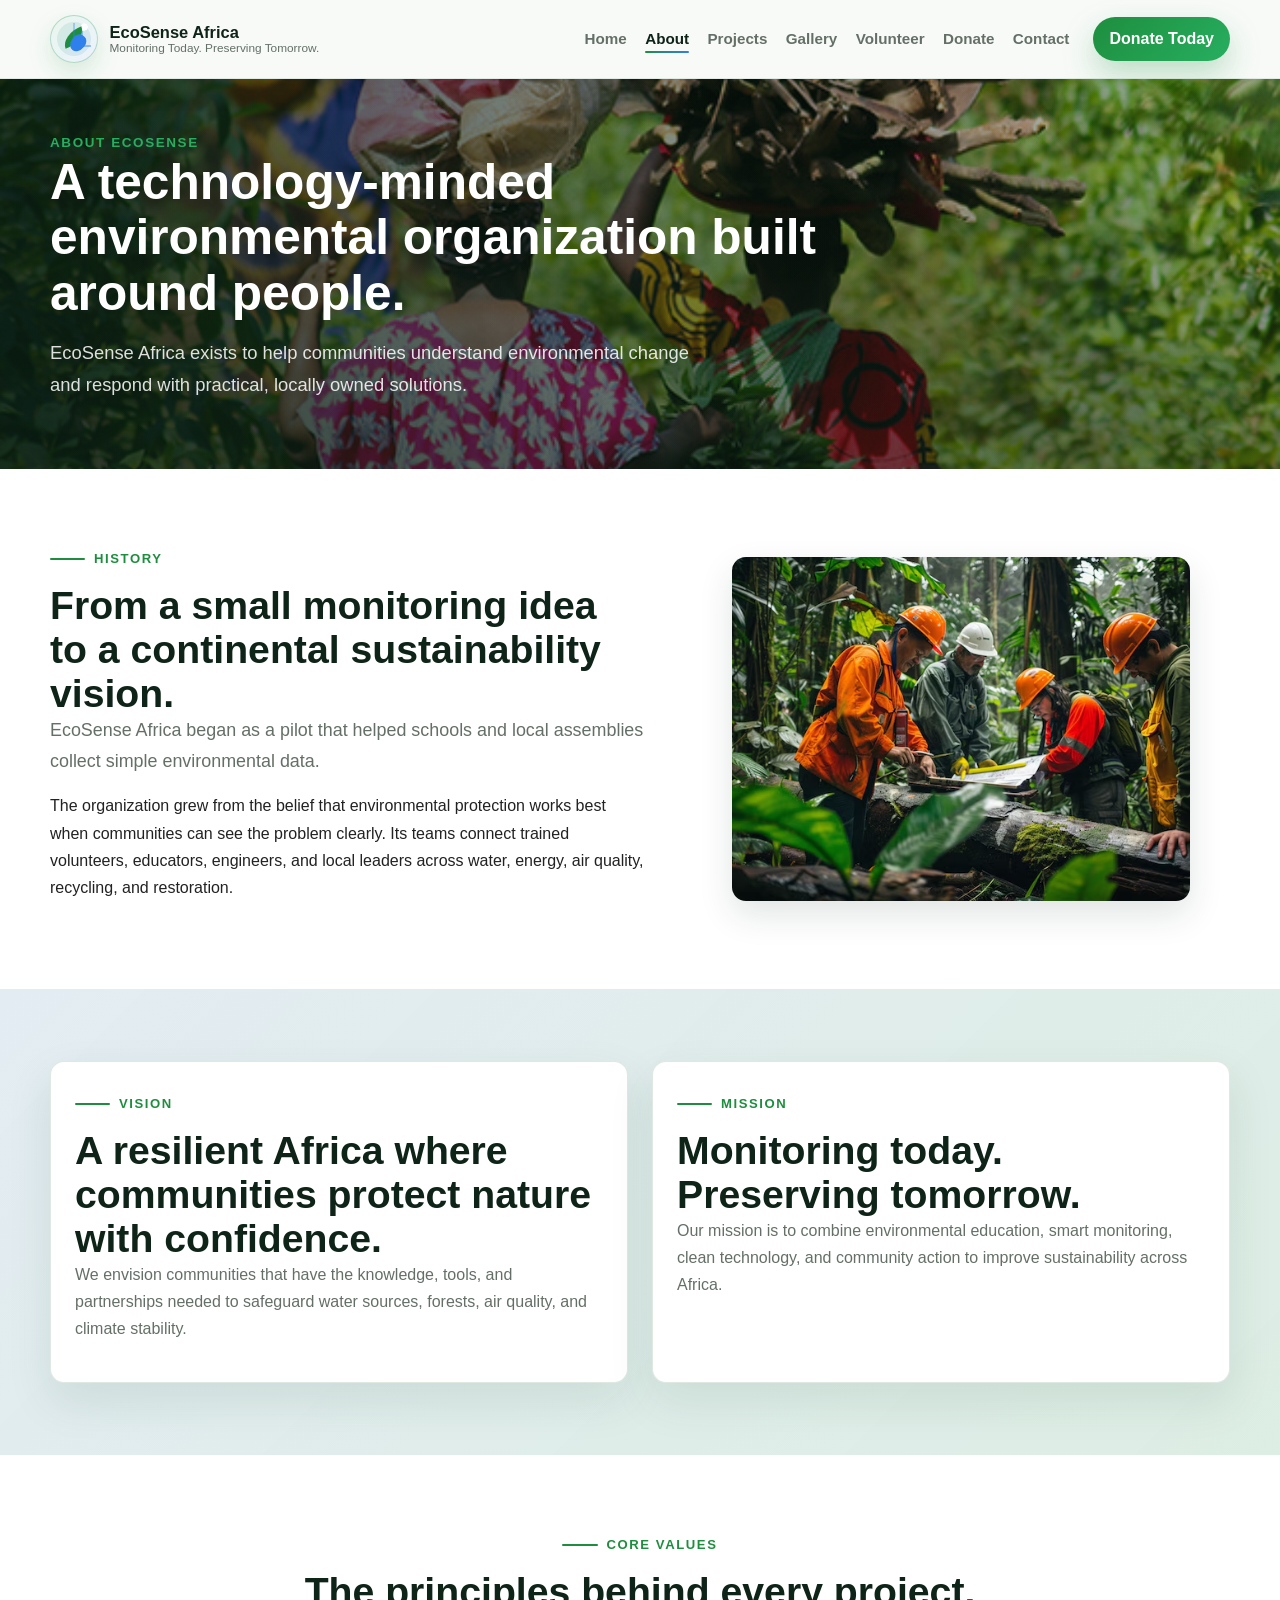
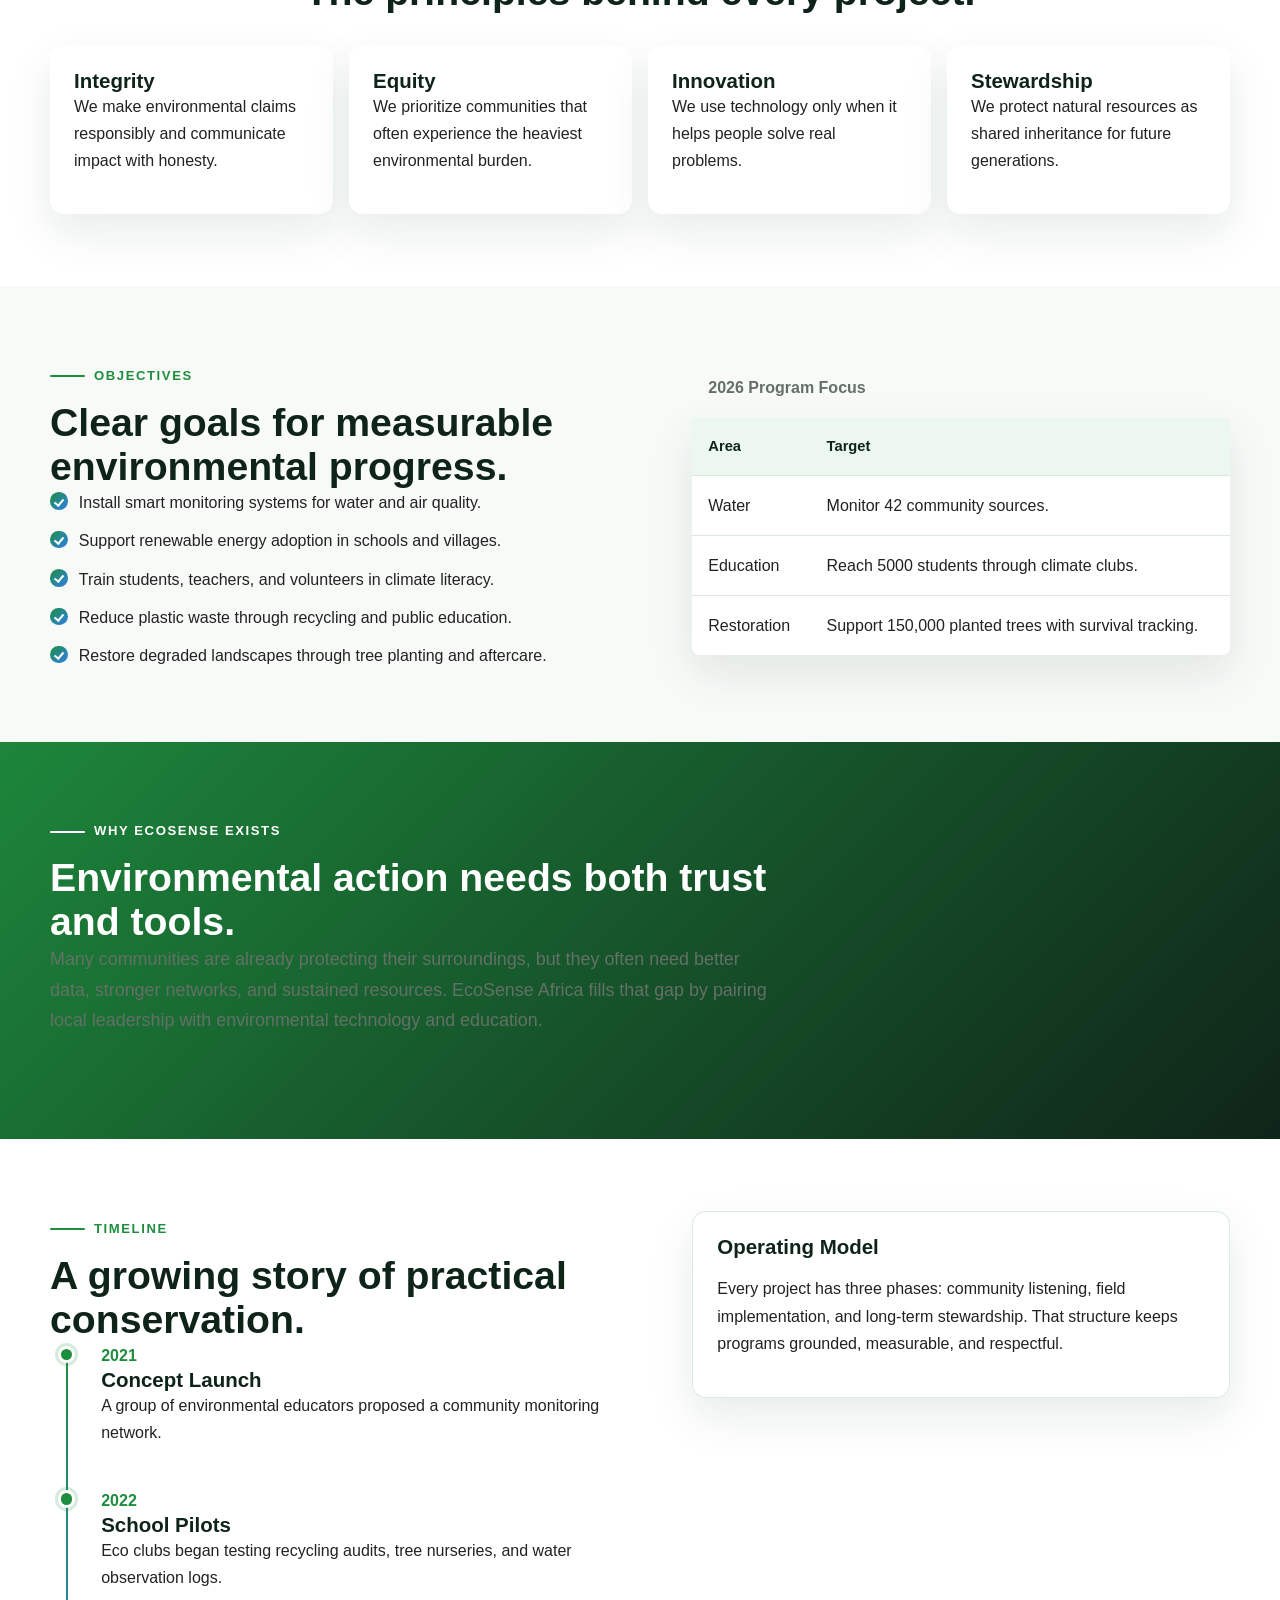
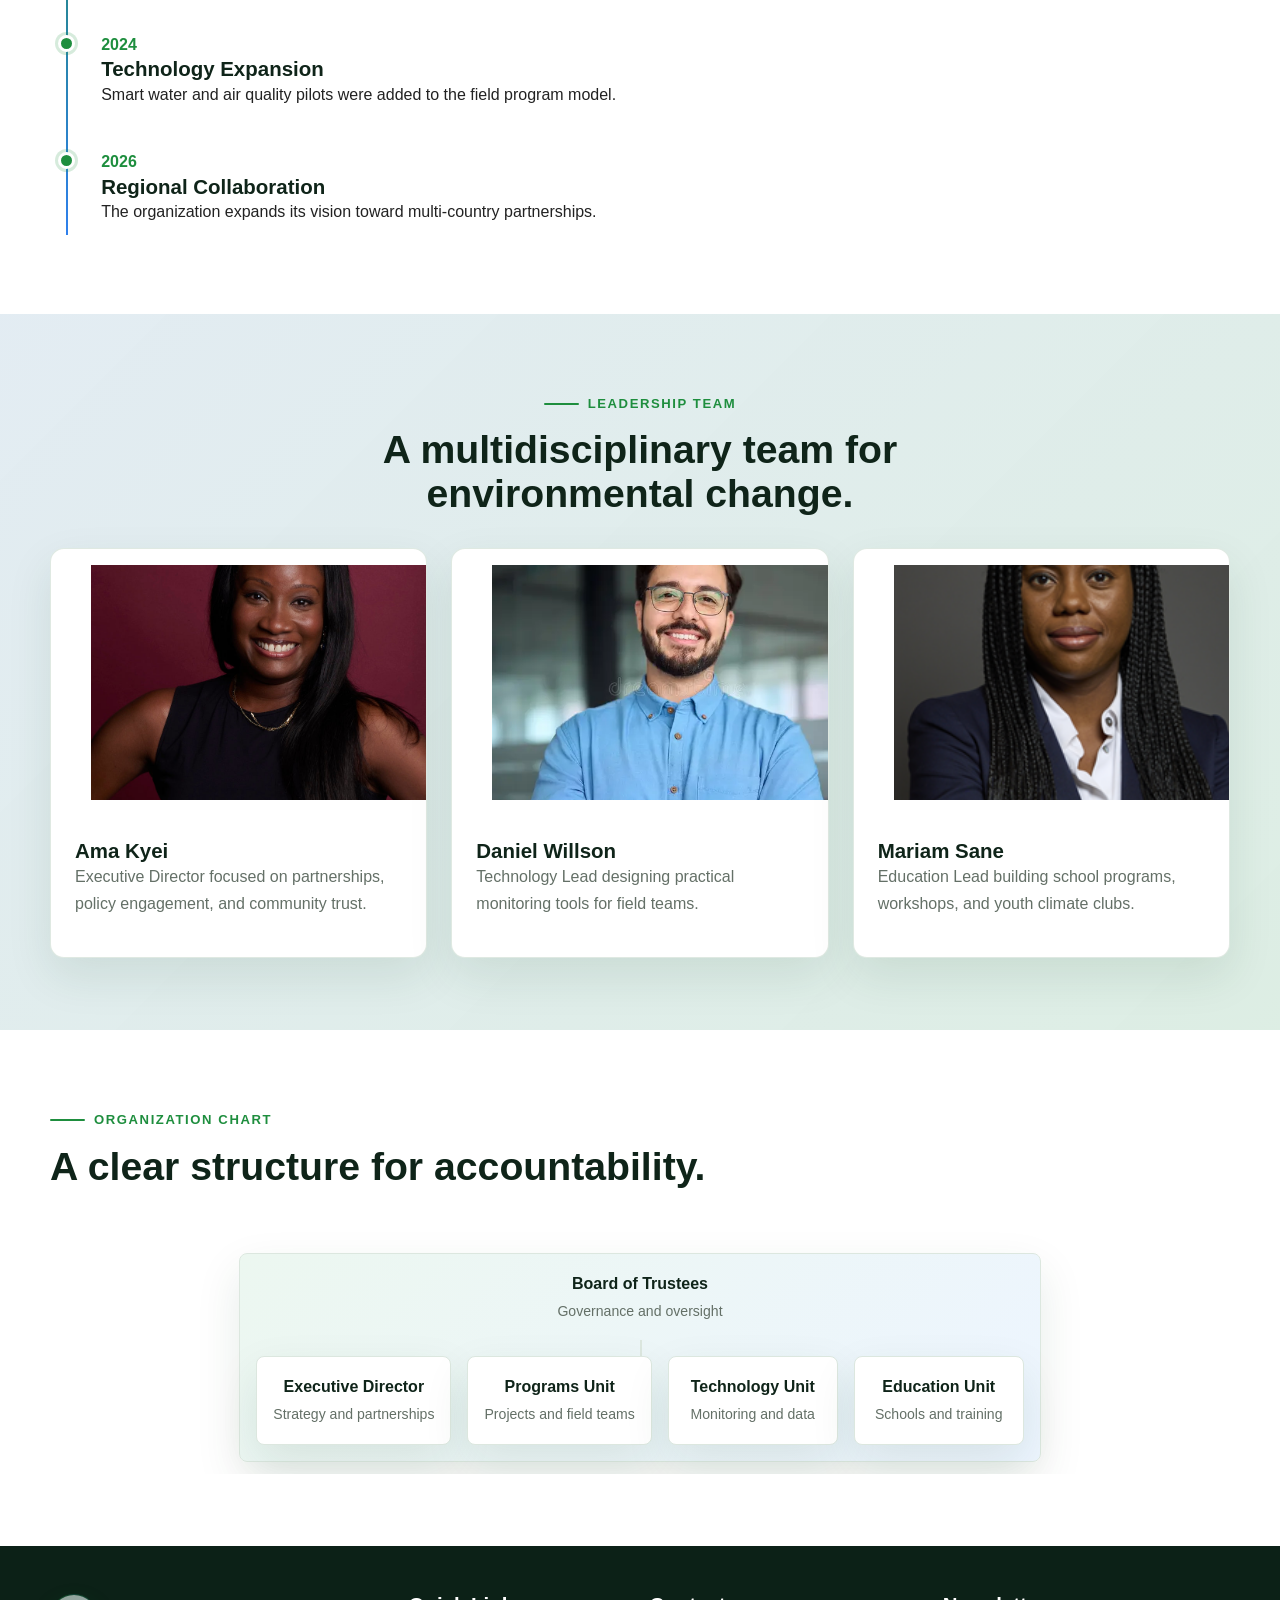
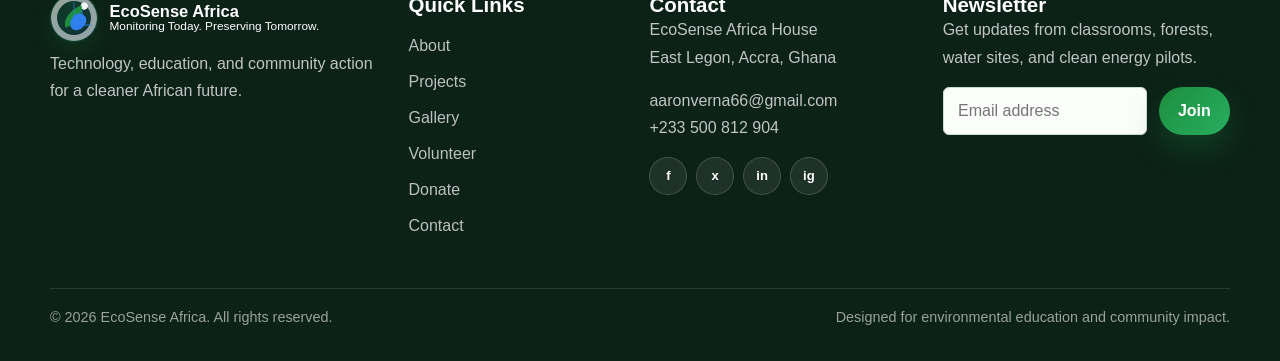
==== commit d17c70e5: "ngo" ====
--- a/about.html
+++ b/about.html
@@ -262,7 +262,7 @@
       <section aria-labelledby="footer-contact-title">
         <h3 id="footer-contact-title">Contact</h3>
         <p>EcoSense Africa House<br>East Legon, Accra, Ghana</p>
-        <p><a href="mailto:hello@ecosenseafrica.org">hello@ecosenseafrica.org</a><br><a href="tel:+233500812904">+233 500 812 904</a></p>
+        <p><a href="mailto:aaronverna66@gmail.com">aaronverna66@gmail.com</a><br><a href="tel:+233500812904">+233 500 812 904</a></p>
         <ul class="social-list" aria-label="Social media links">
           <li><a href="#" aria-label="Facebook">f</a></li>
           <li><a href="#" aria-label="X">x</a></li>
